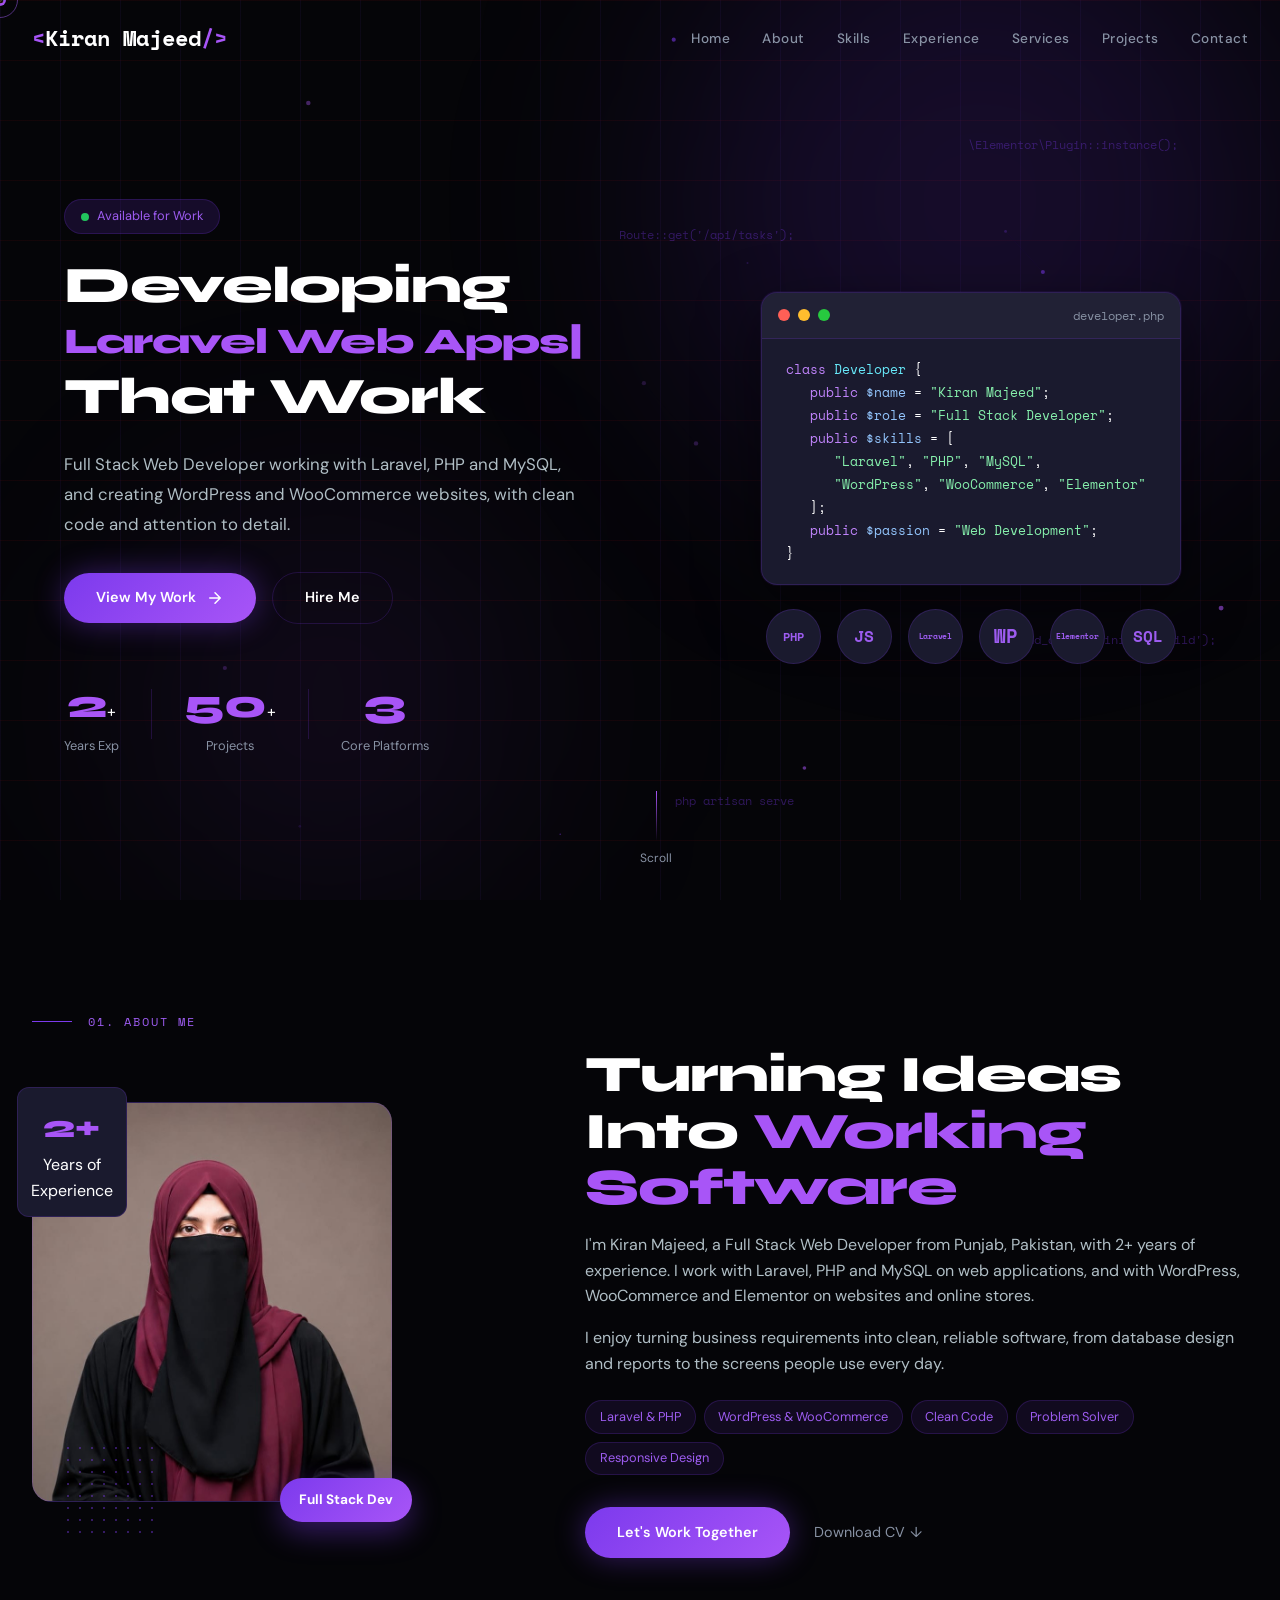
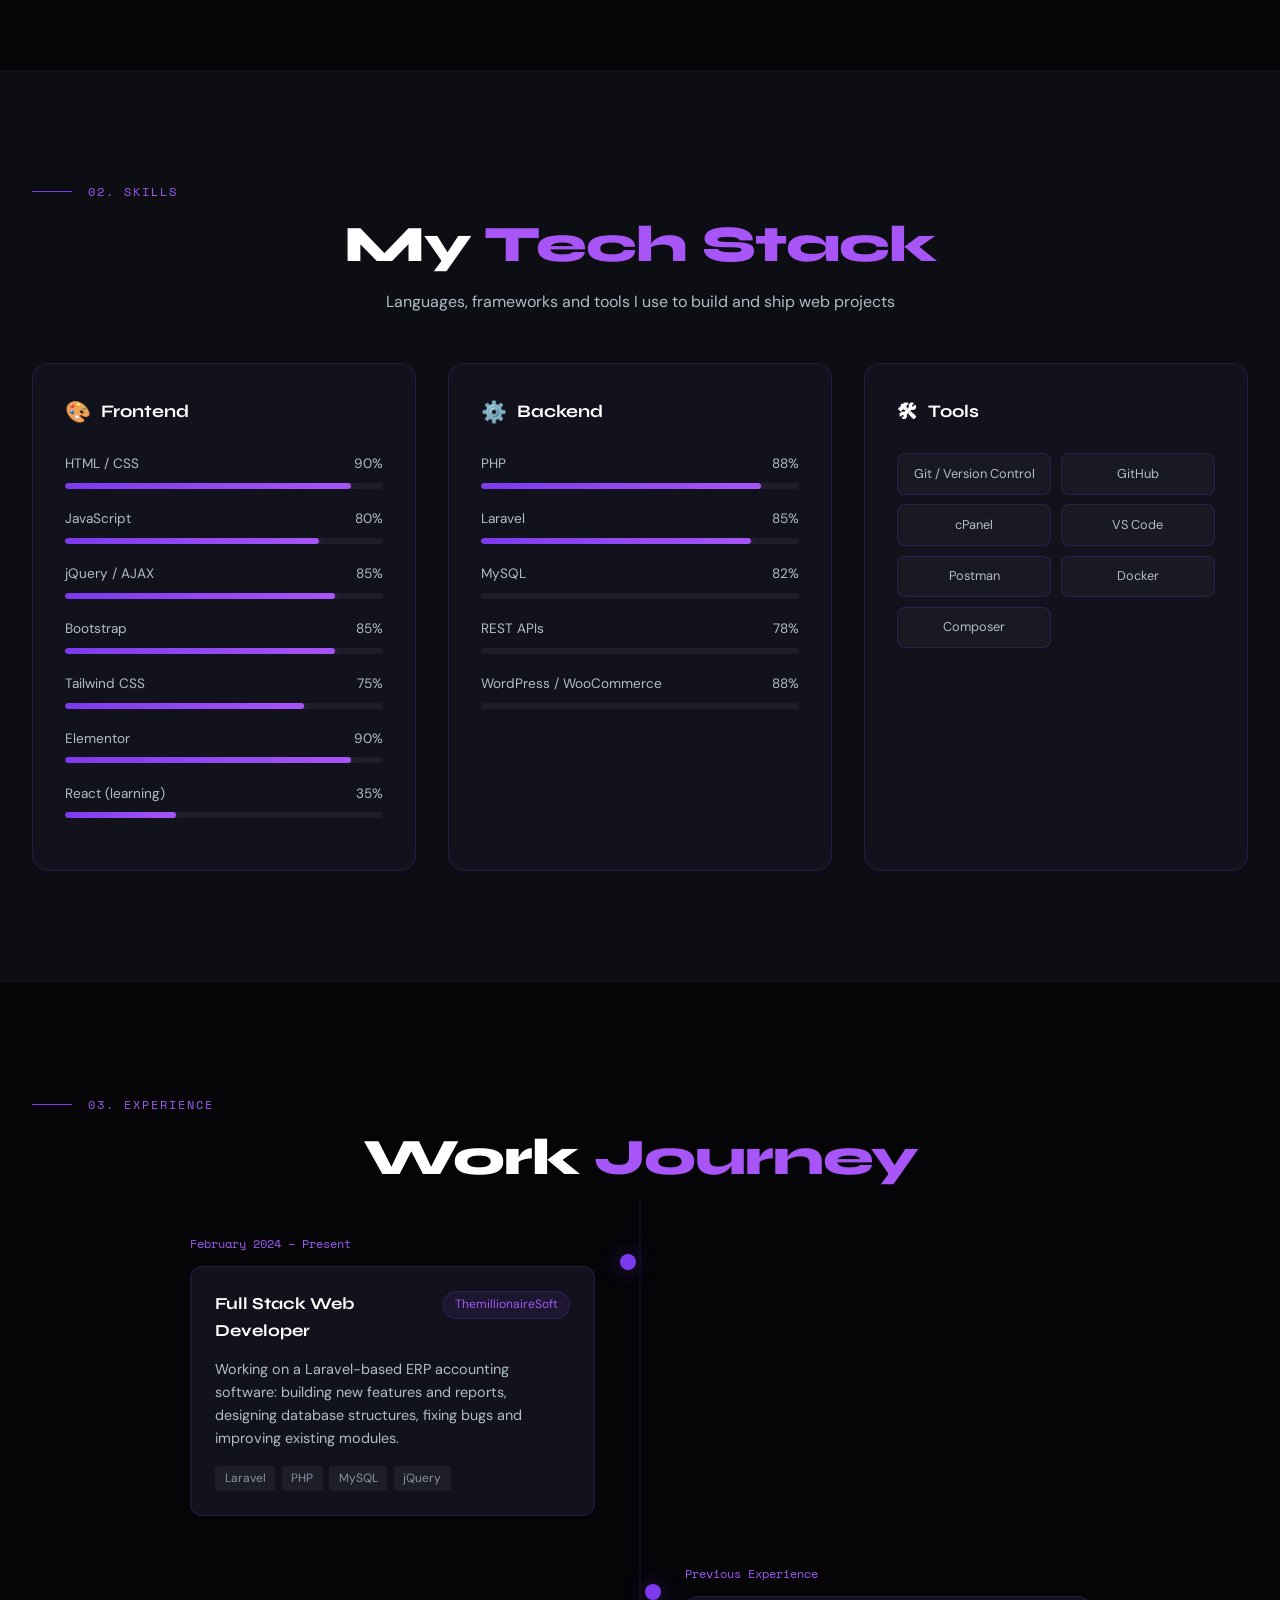
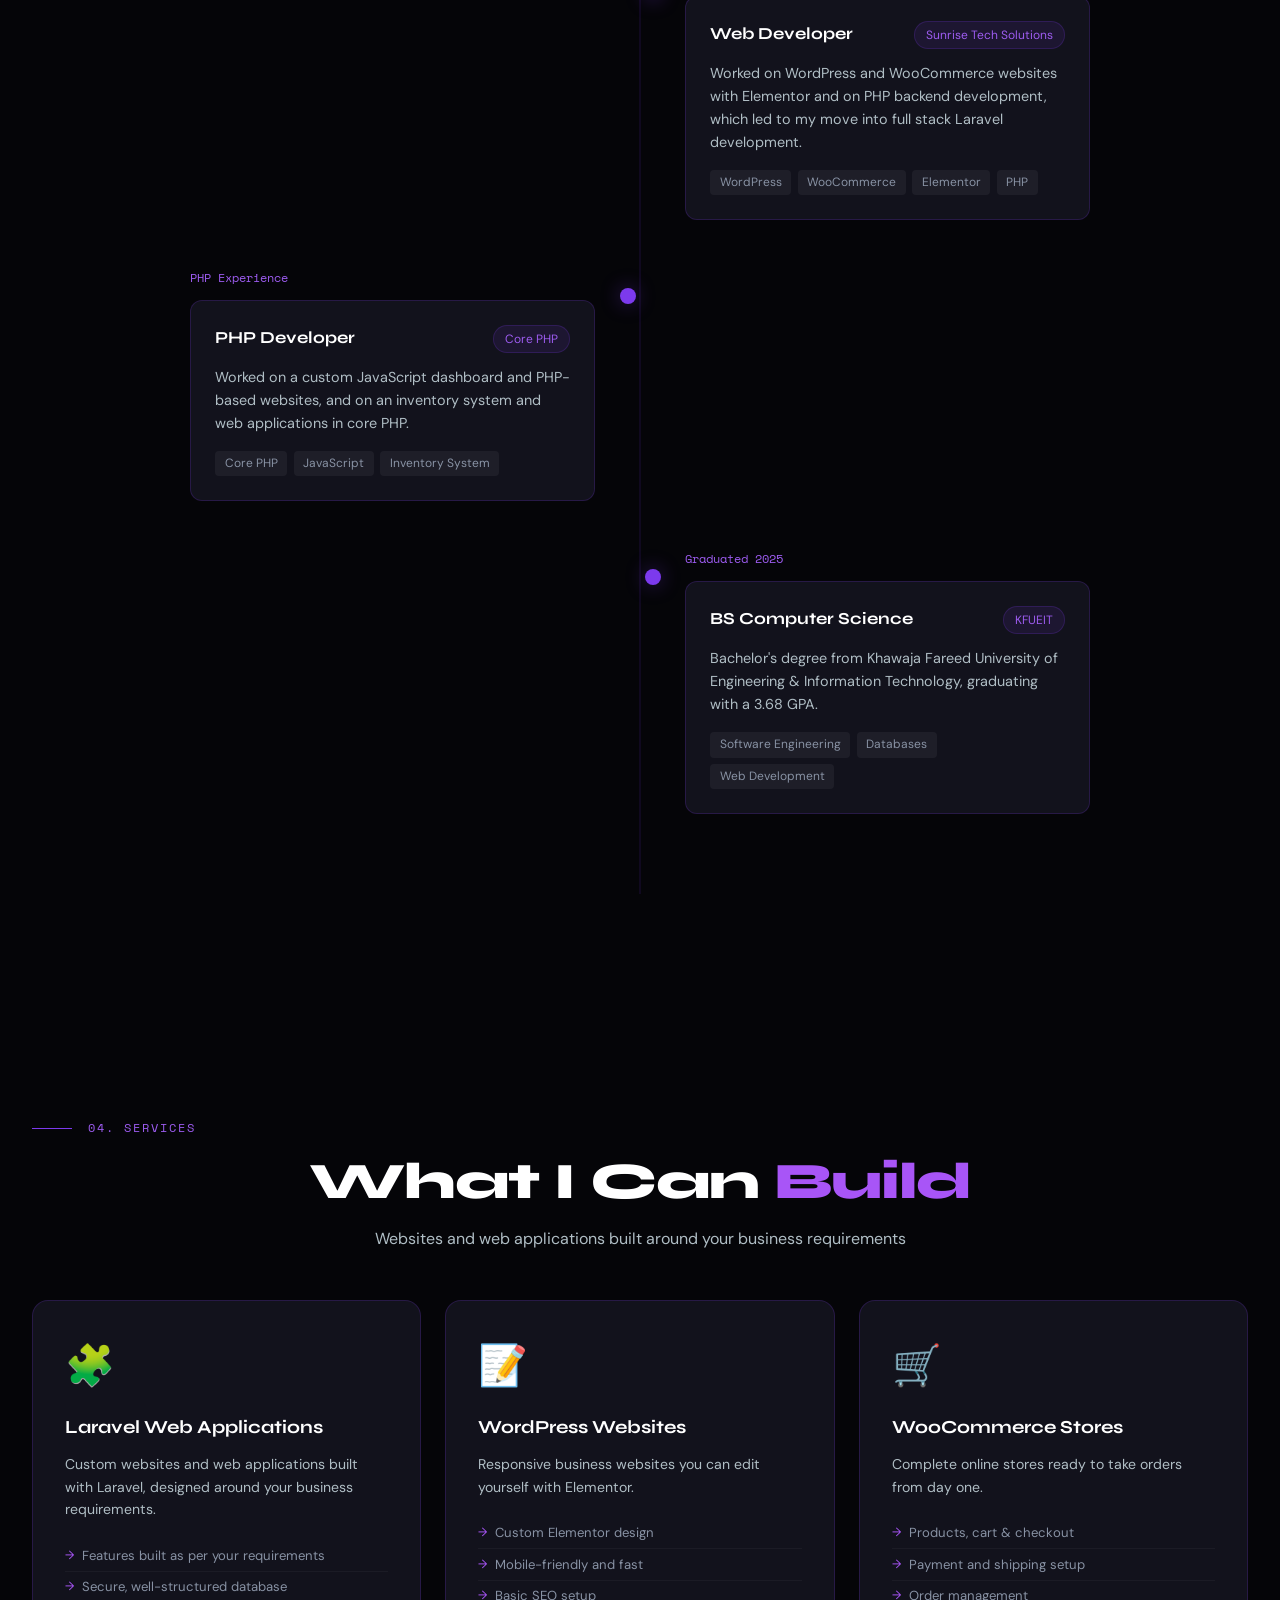
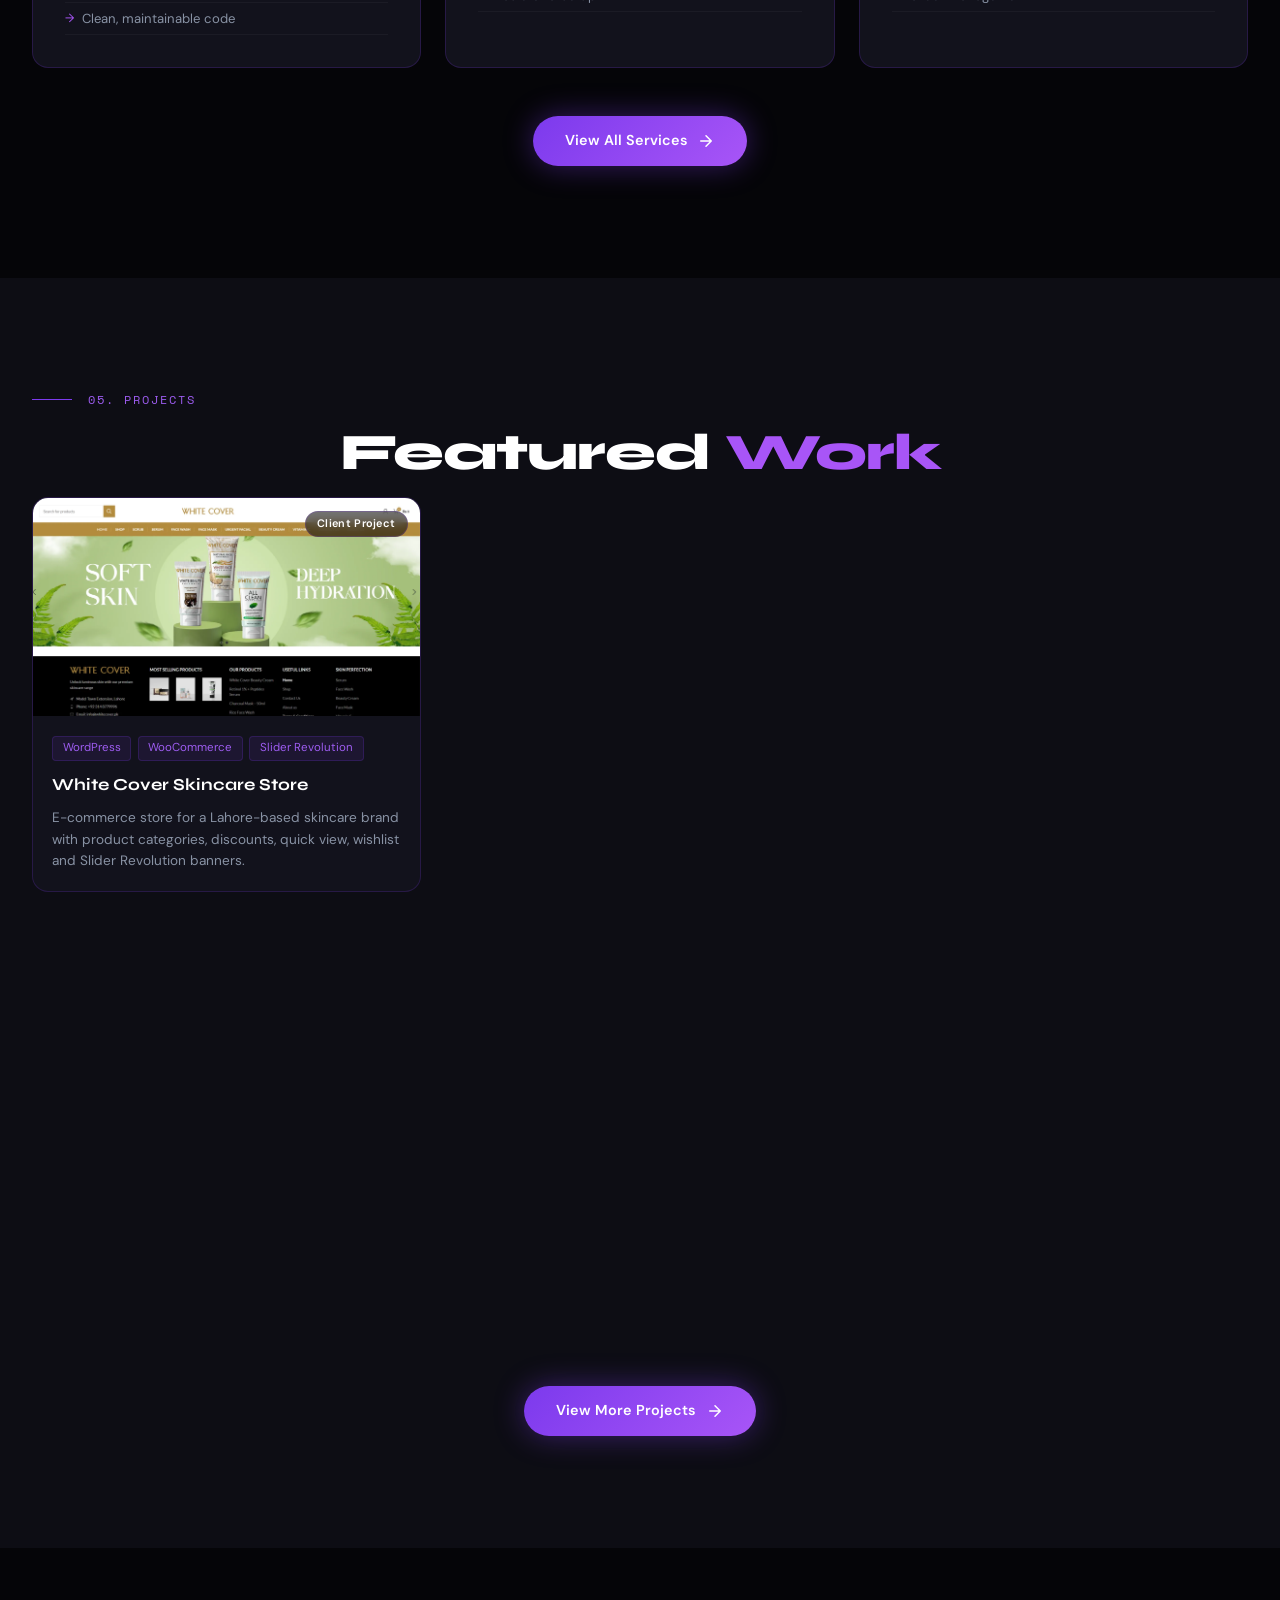
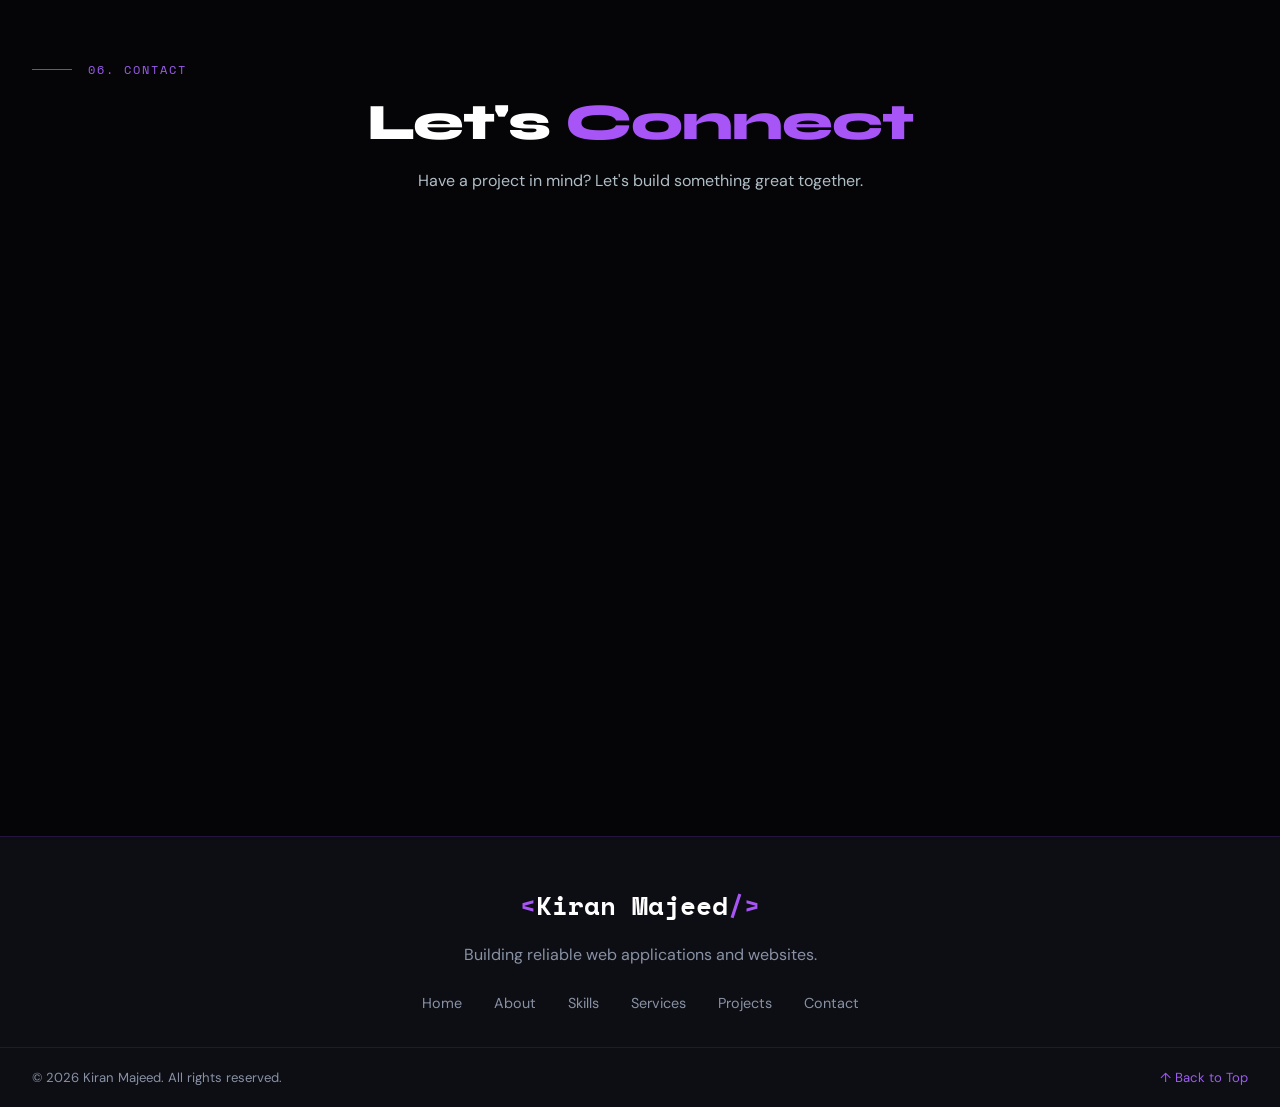
==== index.html @ 46a0fe57 "Initial commit" ====
<!doctype html>
<html lang="en">
  <head>
    <meta charset="UTF-8" />
    <meta name="viewport" content="width=device-width, initial-scale=1.0" />
    <title>Kiran Majeed | Full Stack Web Developer</title>
    <meta
      name="description"
      content="Kiran Majeed is a Full Stack Web Developer working with Laravel, PHP, WordPress and WooCommerce."
    />
    <link
      href="https://fonts.googleapis.com/css2?family=Syne:wght@400;500;600;700;800&family=Space+Mono:wght@400;700&family=DM+Sans:wght@300;400;500&display=swap"
      rel="stylesheet"
    />
    <link rel="stylesheet" href="css/style.css" />
    <style>
      /* Hero */
      @media (min-width: 1025px) {
        .hero {
          grid-template-columns: minmax(0, 1.25fr) minmax(0, 1fr);
        }
      }
      .hero-content {
        min-width: 0;
        container-type: inline-size;
      }
      @media (max-width: 1024px) {
        .hero-content {
          width: 100%;
        }
      }
      .hero-visual {
        min-width: 0;
      }
      .hero .hero-title {
        font-size: clamp(2.2rem, 4vw, 3.5rem); /* About ki heading jitna */
        font-weight: 800;
        line-height: 1.1;
        letter-spacing: -1px;
      }
      .hero .hero-title .title-line {
        white-space: nowrap;
      }

      /* Typed line: chhota, fix size */
      .hero .hero-title .title-line.accent {
        font-size: clamp(1.4rem, calc(100cqw / 17), 2.8rem);
        min-height: 1.2em;
        line-height: 1.2;
        margin: 0.15em 0;
      }
      .orb.orb-sm {
        font-size: 0.5rem;
        letter-spacing: -0.3px;
      }
      .orb-6 {
        --dur: 4s;
        --del: -2.5s;
        font-size: 1rem;
      }
      .social-links {
        flex-wrap: wrap;
      }
      .floating-code.code-1 {
        top: auto;
        bottom: 10%;
        left: auto;
        right: 38%;
      }
      .floating-code.code-2 {
        top: 25%;
        bottom: auto;
        left: auto;
        right: 38%;
      }

      /* Projects: sab cards ka size same */
      .projects-grid {
        align-items: stretch;
      }
      .project-link {
        display: block;
        height: 100%;
        color: inherit;
      }
      .project-card {
        height: 100%;
        display: flex;
        flex-direction: column;
      }
      .project-link .project-card {
        cursor: pointer;
      }
      .project-image {
        flex-shrink: 0;
        aspect-ratio: 16 / 9;
      }
      .project-image img {
        width: 100%;
        height: 100%;
        object-fit: cover;
        object-position: top center;
        display: block;
        transition: transform 0.4s;
      }
      .project-card:hover .project-image img {
        transform: scale(1.05);
      }
      .project-info {
        flex: 1;
      }
    </style>
  </head>
  <body>
    <!-- CURSOR -->
    <div class="cursor" id="cursor"></div>
    <div class="cursor-follower" id="cursorFollower"></div>

    <!-- HEADER -->
    <header id="header">
      <nav class="nav">
        <div class="logo">
          <span class="logo-bracket">&lt;</span>Kiran Majeed<span
            class="logo-bracket"
            >/&gt;</span
          >
        </div>
        <ul class="nav-links">
          <li><a href="index.html" class="nav-link active">Home</a></li>
          <li><a href="#about" class="nav-link">About</a></li>
          <li><a href="#skills" class="nav-link">Skills</a></li>
          <li><a href="#experience" class="nav-link">Experience</a></li>
          <li><a href="#services" class="nav-link">Services</a></li>
          <li><a href="#projects" class="nav-link">Projects</a></li>
          <li><a href="#contact" class="nav-link">Contact</a></li>
        </ul>
        <button class="menu-btn" id="menuBtn">
          <span></span><span></span><span></span>
        </button>
      </nav>
      <div class="mobile-menu" id="mobileMenu">
        <ul>
          <li><a href="index.html">Home</a></li>
          <li><a href="#about">About</a></li>
          <li><a href="#skills">Skills</a></li>
          <li><a href="#experience">Experience</a></li>
          <li><a href="#services">Services</a></li>
          <li><a href="#projects">Projects</a></li>
          <li><a href="#contact">Contact</a></li>
        </ul>
      </div>
    </header>

    <!-- HERO SECTION -->
    <section class="hero" id="hero">
      <div class="hero-bg">
        <canvas id="particleCanvas"></canvas>
        <div class="hero-grid"></div>
        <div class="hero-glow glow-1"></div>
        <div class="hero-glow glow-2"></div>
        <div class="floating-code code-1">php artisan serve</div>
        <div class="floating-code code-2">Route::get('/api/tasks');</div>
        <div class="floating-code code-3">add_action('init', 'build');</div>
        <div class="floating-code code-4">\Elementor\Plugin::instance();</div>
      </div>
      <div class="hero-content">
        <div class="hero-badge">
          <span class="badge-dot"></span>
          <span>Available for Work</span>
        </div>
        <h1 class="hero-title">
          <span class="title-line">Developing</span>
          <span class="title-line accent">
            <span id="typedText"></span><span class="type-cursor">|</span>
          </span>
          <span class="title-line">That Work</span>
        </h1>
        <p class="hero-desc">
          Full Stack Web Developer working with Laravel, PHP and MySQL, and
          creating WordPress and WooCommerce websites, with clean code and
          attention to detail.
        </p>
        <div class="hero-btns">
          <a href="#projects" class="btn btn-primary">
            <span>View My Work</span>
            <svg viewBox="0 0 24 24"><path d="M5 12h14M12 5l7 7-7 7" /></svg>
          </a>
          <a href="#contact" class="btn btn-ghost">
            <span>Hire Me</span>
          </a>
        </div>
        <div class="hero-stats">
          <div class="stat">
            <span class="stat-num" data-target="2">0</span><span>+</span>
            <span class="stat-label">Years Exp</span>
          </div>
          <div class="stat-divider"></div>
          <div class="stat">
            <span class="stat-num" data-target="50">0</span><span>+</span>
            <span class="stat-label">Projects</span>
          </div>
          <div class="stat-divider"></div>
          <div class="stat">
            <span class="stat-num" data-target="3">0</span>
            <span class="stat-label">Core Platforms</span>
          </div>
        </div>
      </div>
      <div class="hero-visual">
        <div class="code-card">
          <div class="code-header">
            <span class="dot red"></span><span class="dot yellow"></span
            ><span class="dot green"></span>
            <span class="file-name">developer.php</span>
          </div>
          <div class="code-body">
            <div class="code-line">
              <span class="kw">class</span>
              <span class="cls">Developer</span> {
            </div>
            <div class="code-line indent">
              <span class="kw">public</span>
              <span class="prop">$name</span> =
              <span class="str">"Kiran Majeed"</span>;
            </div>
            <div class="code-line indent">
              <span class="kw">public</span>
              <span class="prop">$role</span> =
              <span class="str">"Full Stack Developer"</span>;
            </div>
            <div class="code-line indent">
              <span class="kw">public</span>
              <span class="prop">$skills</span> = [
            </div>
            <div class="code-line indent2">
              <span class="str">"Laravel"</span>,
              <span class="str">"PHP"</span>,
              <span class="str">"MySQL"</span>,
            </div>
            <div class="code-line indent2">
              <span class="str">"WordPress"</span>,
              <span class="str">"WooCommerce"</span>,
              <span class="str">"Elementor"</span>
            </div>
            <div class="code-line indent">];</div>
            <div class="code-line indent">
              <span class="kw">public</span>
              <span class="prop">$passion</span> =
              <span class="str">"Web Development"</span>;
            </div>
            <div class="code-line">}</div>
          </div>
        </div>
        <div class="tech-orbs">
          <div class="orb orb-1">PHP</div>
          <div class="orb orb-2">JS</div>
          <div class="orb orb-3 orb-sm">Laravel</div>
          <div class="orb orb-4">WP</div>
          <div class="orb orb-5 orb-sm">Elementor</div>
          <div class="orb orb-6">SQL</div>
        </div>
      </div>
      <div class="scroll-indicator">
        <div class="scroll-line"></div>
        <span>Scroll</span>
      </div>
    </section>

    <!-- ABOUT SECTION -->
    <section class="about section" id="about">
      <div class="container">
        <div class="section-label">
          <span class="label-line"></span>
          <span>01. ABOUT ME</span>
        </div>
        <div class="about-grid">
          <div class="about-image-wrap reveal-left">
            <div class="about-image-frame">
              <div class="about-image-placeholder"></div>
              <div class="about-badge">Full Stack Dev</div>
              <div class="about-years">
                <span class="years-num">2+</span>
                <span>Years of<br />Experience</span>
              </div>
            </div>
            <div class="about-dots"></div>
          </div>
          <div class="about-text reveal-right">
            <h2 class="section-title">
              Turning Ideas Into <span class="purple">Working Software</span>
            </h2>
            <p class="about-desc">
              I'm Kiran Majeed, a Full Stack Web Developer from Punjab,
              Pakistan, with 2+ years of experience. I work with Laravel, PHP
              and MySQL on web applications, and with WordPress, WooCommerce
              and Elementor on websites and online stores.
            </p>
            <p class="about-desc">
              I enjoy turning business requirements into clean, reliable
              software, from database design and reports to the screens people
              use every day.
            </p>
            <div class="about-tags">
              <span class="tag">Laravel &amp; PHP</span>
              <span class="tag">WordPress &amp; WooCommerce</span>
              <span class="tag">Clean Code</span>
              <span class="tag">Problem Solver</span>
              <span class="tag">Responsive Design</span>
            </div>
            <div class="about-btns">
              <a href="#contact" class="btn btn-primary">Let's Work Together</a>
              <a
                href="Kiran_Majeed_CV.pdf"
                class="btn-text"
                download
                >Download CV <span>↓</span></a
              >
            </div>
          </div>
        </div>
      </div>
    </section>

    <!-- SKILLS SECTION -->
    <section class="skills-sec section" id="skills">
      <div class="container">
        <div class="section-label">
          <span class="label-line"></span>
          <span>02. SKILLS</span>
        </div>
        <h2 class="section-title center">
          My <span class="purple">Tech Stack</span>
        </h2>
        <p class="section-subtitle">
          Languages, frameworks and tools I use to build and ship web projects
        </p>
        <div class="skills-grid reveal-up">
          <div class="skill-category">
            <h3 class="skill-cat-title">
              <span class="cat-icon">🎨</span> Frontend
            </h3>
            <div class="skill-items">
              <div class="skill-item">
                <div class="skill-info"><span>HTML / CSS</span><span>90%</span></div>
                <div class="skill-bar"><div class="skill-fill" data-width="90"></div></div>
              </div>
              <div class="skill-item">
                <div class="skill-info"><span>JavaScript</span><span>80%</span></div>
                <div class="skill-bar"><div class="skill-fill" data-width="80"></div></div>
              </div>
              <div class="skill-item">
                <div class="skill-info"><span>jQuery / AJAX</span><span>85%</span></div>
                <div class="skill-bar"><div class="skill-fill" data-width="85"></div></div>
              </div>
              <div class="skill-item">
                <div class="skill-info"><span>Bootstrap</span><span>85%</span></div>
                <div class="skill-bar"><div class="skill-fill" data-width="85"></div></div>
              </div>
              <div class="skill-item">
                <div class="skill-info"><span>Tailwind CSS</span><span>75%</span></div>
                <div class="skill-bar"><div class="skill-fill" data-width="75"></div></div>
              </div>
              <div class="skill-item">
                <div class="skill-info"><span>Elementor</span><span>90%</span></div>
                <div class="skill-bar"><div class="skill-fill" data-width="90"></div></div>
              </div>
              <div class="skill-item">
                <div class="skill-info"><span>React (learning)</span><span>35%</span></div>
                <div class="skill-bar"><div class="skill-fill" data-width="35"></div></div>
              </div>
            </div>
          </div>
          <div class="skill-category">
            <h3 class="skill-cat-title">
              <span class="cat-icon">⚙️</span> Backend
            </h3>
            <div class="skill-items">
              <div class="skill-item">
                <div class="skill-info"><span>PHP</span><span>88%</span></div>
                <div class="skill-bar"><div class="skill-fill" data-width="88"></div></div>
              </div>
              <div class="skill-item">
                <div class="skill-info"><span>Laravel</span><span>85%</span></div>
                <div class="skill-bar"><div class="skill-fill" data-width="85"></div></div>
              </div>
              <div class="skill-item">
                <div class="skill-info"><span>MySQL</span><span>82%</span></div>
                <div class="skill-bar"><div class="skill-fill" data-width="82"></div></div>
              </div>
              <div class="skill-item">
                <div class="skill-info"><span>REST APIs</span><span>78%</span></div>
                <div class="skill-bar"><div class="skill-fill" data-width="78"></div></div>
              </div>
              <div class="skill-item">
                <div class="skill-info"><span>WordPress / WooCommerce</span><span>88%</span></div>
                <div class="skill-bar"><div class="skill-fill" data-width="88"></div></div>
              </div>
            </div>
          </div>
          <div class="skill-category">
            <h3 class="skill-cat-title">
              <span class="cat-icon">🛠</span> Tools
            </h3>
            <div class="skill-icons">
              <div class="skill-icon-card"><span>Git / Version Control</span></div>
              <div class="skill-icon-card"><span>GitHub</span></div>
              <div class="skill-icon-card"><span>cPanel</span></div>
              <div class="skill-icon-card"><span>VS Code</span></div>
              <div class="skill-icon-card"><span>Postman</span></div>
              <div class="skill-icon-card"><span>Docker</span></div>
              <div class="skill-icon-card"><span>Composer</span></div>
            </div>
          </div>
        </div>
      </div>
    </section>

    <!-- EXPERIENCE SECTION -->
    <section class="experience section" id="experience">
      <div class="container">
        <div class="section-label">
          <span class="label-line"></span>
          <span>03. EXPERIENCE</span>
        </div>
        <h2 class="section-title center">
          Work <span class="purple">Journey</span>
        </h2>
        <div class="timeline">
          <div class="timeline-line"></div>
          <div class="timeline-item reveal-up">
            <div class="timeline-dot"></div>
            <div class="timeline-date">February 2024 – Present</div>
            <div class="timeline-card">
              <div class="timeline-card-header">
                <h3>Full Stack Web Developer</h3>
                <span class="company-badge">ThemillionaireSoft</span>
              </div>
              <p>
                Working on a Laravel-based ERP accounting software: building
                new features and reports, designing database structures, fixing
                bugs and improving existing modules.
              </p>
              <div class="timeline-tags">
                <span>Laravel</span><span>PHP</span><span>MySQL</span
                ><span>jQuery</span>
              </div>
            </div>
          </div>
          <div class="timeline-item right reveal-up">
            <div class="timeline-dot"></div>
            <div class="timeline-date">Previous Experience</div>
            <div class="timeline-card">
              <div class="timeline-card-header">
                <h3>Web Developer</h3>
                <span class="company-badge">Sunrise Tech Solutions</span>
              </div>
              <p>
                Worked on WordPress and WooCommerce websites with Elementor
                and on PHP backend development, which led to my move into
                full stack Laravel development.
              </p>
              <div class="timeline-tags">
                <span>WordPress</span><span>WooCommerce</span
                ><span>Elementor</span><span>PHP</span>
              </div>
            </div>
          </div>
          <div class="timeline-item reveal-up">
            <div class="timeline-dot"></div>
            <div class="timeline-date">PHP Experience</div>
            <div class="timeline-card">
              <div class="timeline-card-header">
                <h3>PHP Developer</h3>
                <span class="company-badge">Core PHP</span>
              </div>
              <p>
                Worked on a custom JavaScript dashboard and PHP-based websites,
                and on an inventory system and web applications in core PHP.
              </p>
              <div class="timeline-tags">
                <span>Core PHP</span><span>JavaScript</span
                ><span>Inventory System</span>
              </div>
            </div>
          </div>
          <div class="timeline-item right reveal-up">
            <div class="timeline-dot"></div>
            <div class="timeline-date">Graduated 2025</div>
            <div class="timeline-card">
              <div class="timeline-card-header">
                <h3>BS Computer Science</h3>
                <span class="company-badge">KFUEIT</span>
              </div>
              <p>
                Bachelor's degree from Khawaja Fareed University of Engineering
                &amp; Information Technology, graduating with a 3.68 GPA.
              </p>
              <div class="timeline-tags">
                <span>Software Engineering</span><span>Databases</span
                ><span>Web Development</span>
              </div>
            </div>
          </div>
        </div>
      </div>
    </section>

    <!-- SERVICES SECTION -->
    <section class="services-sec section" id="services">
      <div class="container">
        <div class="section-label">
          <span class="label-line"></span>
          <span>04. SERVICES</span>
        </div>
        <h2 class="section-title center">
          What I Can <span class="purple">Build</span>
        </h2>
        <p class="section-subtitle">
          Websites and web applications built around your business
          requirements
        </p>
        <div class="services-grid">
          <div class="service-card reveal-up">
            <span class="service-icon">🧩</span>
            <h3>Laravel Web Applications</h3>
            <p>
              Custom websites and web applications built with Laravel,
              designed around your business requirements.
            </p>
            <ul class="service-list">
              <li>Features built as per your requirements</li>
              <li>Secure, well-structured database</li>
              <li>Clean, maintainable code</li>
            </ul>
          </div>
          <div class="service-card reveal-up">
            <span class="service-icon">📝</span>
            <h3>WordPress Websites</h3>
            <p>
              Responsive business websites you can edit yourself with Elementor.
            </p>
            <ul class="service-list">
              <li>Custom Elementor design</li>
              <li>Mobile-friendly and fast</li>
              <li>Basic SEO setup</li>
            </ul>
          </div>
          <div class="service-card reveal-up">
            <span class="service-icon">🛒</span>
            <h3>WooCommerce Stores</h3>
            <p>
              Complete online stores ready to take orders from day one.
            </p>
            <ul class="service-list">
              <li>Products, cart &amp; checkout</li>
              <li>Payment and shipping setup</li>
              <li>Order management</li>
            </ul>
          </div>
        </div>
        <div class="projects-cta">
          <a href="coming-soon.html" class="btn btn-primary">
            <span>View All Services</span>
            <svg viewBox="0 0 24 24"><path d="M5 12h14M12 5l7 7-7 7" /></svg>
          </a>
        </div>
      </div>
    </section>

    <!-- PROJECTS SECTION -->
    <section class="projects-sec section" id="projects">
      <div class="container">
        <div class="section-label">
          <span class="label-line"></span>
          <span>05. PROJECTS</span>
        </div>
        <h2 class="section-title center">
          Featured <span class="purple">Work</span>
        </h2>
        <div class="projects-grid">
          <a
            href="https://whitecover.pk"
            target="_blank"
            rel="noopener"
            class="project-link"
          >
            <div class="project-card reveal-up" data-category="wordpress">
              <div class="project-image">
                <img
                  src="images/portfolio/white-cover.webp"
                  alt="White Cover Skincare Store"
                />
                <div class="project-status">Client Project</div>
              </div>
              <div class="project-info">
                <div class="project-tags"><span>WordPress</span><span>WooCommerce</span><span>Slider Revolution</span></div>
                <h3>White Cover Skincare Store</h3>
                <p>E-commerce store for a Lahore-based skincare brand with product categories, discounts, quick view, wishlist and Slider Revolution banners.</p>
              </div>
            </div>
          </a>
          <a
            href="https://whitecover.pk"
            target="_blank"
            rel="noopener"
            class="project-link"
          >
          <div class="project-card reveal-up" data-category="wordpress">
            <div class="project-image">
              <div class="project-placeholder p3">
                 <img
                  src="images/portfolio/andaz-packages.webp"
                  alt="Andaz Packages"
                />
                <p>Andaz Packages</p>
              </div>
              <div class="project-status">Client Project</div>
            </div>
            <div class="project-info">
              <div class="project-tags"><span>WordPress</span><span>Elementor</span><span>Business Website</span></div>
              <h3>Andaz Packages Website</h3>
              <p>Elementor-based corporate website for a printing and packaging company, with service pages and a quote-request flow.</p>
            </div>
          </div>
          </a>
          <a
            href="https://alnasmedical.com"
            target="_blank"
            rel="noopener"
            class="project-link"
          >
          <div class="project-card reveal-up" data-category="wordpress">
            <div class="project-image">
              <div class="project-placeholder p4">
                <img
                  src="images/portfolio/alnas-lab.webp"
                  alt="Alnas Medical Lab"
                />
                <p>Alnas Medical Lab</p>
              </div>
              <div class="project-status">Client Project</div>
            </div>
            <div class="project-info">
              <div class="project-tags"><span>Website</span><span>Responsive</span><span>Healthcare</span></div>
              <h3>Alnas Medical Lab Website</h3>
              <p>Professional website for a medical laboratory, built to present its services clearly and work well on every device.</p>
            </div>
          </div>
          </a>
          <div class="project-card reveal-up" data-category="laravel">
            <div class="project-image">
              <div class="project-placeholder p2">
               <img
                  src="images/portfolio/real-estate.webp"
                  alt="Real Estate & Construction Management"
                />
                <p>Real Estate &amp; Construction</p>
              </div>
              <div class="project-status progress">Ongoing</div>
            </div>
            <div class="project-info">
              <div class="project-tags"><span>Laravel</span><span>MySQL</span><span>Reports</span></div>
              <h3>Real Estate &amp; Construction Management</h3>
              <p>Laravel-based system for plot sales, installments, construction materials and project-wise accounts. Development is ongoing.</p>
            </div>
          </div>
          <div class="project-card reveal-up" data-category="laravel">
            <div class="project-image">
              <div class="project-placeholder p5">
                <img
                  src="images/portfolio/easybooks.webp"
                  alt="EasyBooks Enterprises"
                />
                <p>EasyBooks Enterprises</p>
              </div>
              <div class="project-status progress">Ongoing</div>
            </div>
            <div class="project-info">
              <div class="project-tags"><span>Laravel</span><span>PHP</span><span>MySQL</span></div>
              <h3>EasyBooks Enterprises Software</h3>
              <p>Laravel-based business software with continuous feature development, reports and improvements. Currently in progress.</p>
            </div>
          </div>
          <div class="project-card reveal-up" data-category="laravel">
            <div class="project-image">
              <div class="project-placeholder p6">
                <img
                  src="images/portfolio/creative-easybooks.webp"
                  alt="Muhammad EasyBooks"
                />
                <p>Creative EasyBooks</p>
              </div>
              <div class="project-status progress">Ongoing</div>
            </div>
            <div class="project-info">
              <div class="project-tags"><span>Laravel</span><span>PHP</span><span>MySQL</span></div>
              <h3>Software for Creative Uniform (UAE)</h3>
      <p>Laravel-based business management software built for Creative Uniform, covering day-to-day operations, accounts and reports.</p>
            </div>
          </div>
        </div>
        <div class="projects-cta">
          <a href="coming-soon.html" class="btn btn-primary">
            <span>View More Projects</span>
            <svg viewBox="0 0 24 24"><path d="M5 12h14M12 5l7 7-7 7" /></svg>
          </a>
        </div>
      </div>
    </section>

    <!-- CONTACT SECTION -->
    <section class="contact-sec section" id="contact">
      <div class="container">
        <div class="section-label">
          <span class="label-line"></span>
          <span>06. CONTACT</span>
        </div>
        <h2 class="section-title center">
          Let's <span class="purple">Connect</span>
        </h2>
        <p class="section-subtitle">
          Have a project in mind? Let's build something great together.
        </p>
        <div class="contact-grid">
          <div class="contact-info reveal-left">
            <div class="contact-card">
              <div class="contact-icon">📧</div>
              <div>
                <h4>Email</h4>
                <p>kiranmajeed654@gmail.com</p>
              </div>
            </div>
            <div class="contact-card">
              <div class="contact-icon">📱</div>
              <div>
                <h4>WhatsApp</h4>
                <p>+92 309 8096126</p>
              </div>
            </div>
            <div class="contact-card">
              <div class="contact-icon">📍</div>
              <div>
                <h4>Location</h4>
                <p>Punjab, Pakistan</p>
              </div>
            </div>
            <div class="social-links">
              <a
                href="https://github.com/kiranmajeediss"
                class="social-link"
                target="_blank"
                rel="noopener"
                >GitHub</a
              >
              <a
                href="https://www.linkedin.com/in/kiran-majeed-dev/"
                class="social-link"
                target="_blank"
                rel="noopener"
                >LinkedIn</a
              >
              <a
                href="https://www.behance.net/kiranmajeed-dev"
                class="social-link"
                target="_blank"
                rel="noopener"
                >Behance</a
              >
              <a
                href="https://www.instagram.com/kiran__079"
                class="social-link"
                target="_blank"
                rel="noopener"
                >Instagram</a
              >
            </div>
          </div>
          <div class="contact-form reveal-right">
            <form id="contactForm">
              <div class="form-row">
                <div class="form-group">
                  <label>Your Name</label>
                  <input type="text" placeholder="John Doe" />
                </div>
                <div class="form-group">
                  <label>Email Address</label>
                  <input type="email" placeholder="john@example.com" />
                </div>
              </div>
              <div class="form-group">
                <label>Subject</label>
                <input type="text" placeholder="Project Discussion" />
              </div>
              <div class="form-group">
                <label>Message</label>
                <textarea
                  rows="5"
                  placeholder="Tell me about your project..."
                ></textarea>
              </div>
              <button type="submit" class="btn btn-primary full-width">
                <span>Send Message</span>
                <svg viewBox="0 0 24 24">
                  <path d="M22 2L11 13M22 2L15 22l-4-9-9-4 20-7z" />
                </svg>
              </button>
            </form>
          </div>
        </div>
      </div>
    </section>

    <!-- FOOTER -->
    <footer>
      <div class="footer-top">
        <div class="footer-logo">
          <span class="logo-bracket">&lt;</span>Kiran Majeed<span
            class="logo-bracket"
            >/&gt;</span
          >
        </div>
        <p>Building reliable web applications and websites.</p>
        <div class="footer-links">
          <a href="index.html">Home</a>
          <a href="#about">About</a>
          <a href="#skills">Skills</a>
          <a href="services.html">Services</a>
          <a href="projects.html">Projects</a>
          <a href="#contact">Contact</a>
        </div>
      </div>
      <div class="footer-bottom">
        <p>© 2026 Kiran Majeed. All rights reserved.</p>
        <p class="footer-scroll-top"><a href="#hero">↑ Back to Top</a></p>
      </div>
    </footer>

    <script src="js/script.js"></script>
  </body>
</html>
---- css/style.css ----
/* =================== CSS VARIABLES =================== */
:root {
  --black: #050508;
  --dark: #0d0d14;
  --dark2: #12121c;
  --dark3: #1a1a2e;
  --purple: #7c3aed;
  --purple-light: #9d5cf0;
  --purple-bright: #a855f7;
  --purple-glow: rgba(124, 58, 237, 0.4);
  --purple-subtle: rgba(124, 58, 237, 0.1);
  --white: #ffffff;
  --gray: #8892a4;
  --gray-light: #b0bec5;
  --border: rgba(124, 58, 237, 0.2);
  --card-bg: rgba(13, 13, 20, 0.8);
  --gradient: linear-gradient(135deg, #7c3aed, #a855f7);
  --font-display: "Syne", sans-serif;
  --font-mono: "Space Mono", monospace;
  --font-body: "DM Sans", sans-serif;
}

/* =================== RESET =================== */
*,
*::before,
*::after {
  margin: 0;
  padding: 0;
  box-sizing: border-box;
}
html {
  scroll-behavior: smooth;
}
body {
  background: var(--black);
  color: var(--white);
  font-family: var(--font-body);
  overflow-x: hidden;
  line-height: 1.6;
}
a {
  text-decoration: none;
  color: inherit;
}
img {
  max-width: 100%;
}
ul {
  list-style: none;
}

/* =================== SCROLLBAR =================== */
::-webkit-scrollbar {
  width: 6px;
}
::-webkit-scrollbar-track {
  background: var(--dark);
}
::-webkit-scrollbar-thumb {
  background: var(--purple);
  border-radius: 3px;
}

/* =================== CURSOR =================== */
.cursor {
  width: 12px;
  height: 12px;
  background: var(--purple-bright);
  border-radius: 50%;
  position: fixed;
  pointer-events: none;
  z-index: 9999;
  transform: translate(-50%, -50%);
  transition: transform 0.1s;
  mix-blend-mode: difference;
}
.cursor-follower {
  width: 36px;
  height: 36px;
  border: 1px solid var(--purple-light);
  border-radius: 50%;
  position: fixed;
  pointer-events: none;
  z-index: 9998;
  transform: translate(-50%, -50%);
  transition: all 0.15s ease;
  opacity: 0.5;
}

/* =================== HEADER =================== */
#header {
  position: fixed;
  top: 0;
  left: 0;
  right: 0;
  z-index: 1000;
  padding: 0 2rem;
  transition: all 0.3s;
}
#header.scrolled {
  background: rgba(5, 5, 8, 0.95);
  backdrop-filter: blur(20px);
  border-bottom: 1px solid var(--border);
}
.nav {
  display: flex;
  align-items: center;
  justify-content: space-between;
  max-width: 1400px;
  margin: 0 auto;
  height: 75px;
}
.logo {
  font-family: var(--font-mono);
  font-size: 1.4rem;
  font-weight: 700;
  color: var(--white);
}
.logo-bracket {
  color: var(--purple-bright);
}
.nav-links {
  display: flex;
  gap: 2rem;
  align-items: center;
}
.nav-link {
  font-size: 0.85rem;
  font-weight: 500;
  color: var(--gray);
  letter-spacing: 0.5px;
  transition: color 0.3s;
  position: relative;
}
.nav-link::after {
  content: "";
  position: absolute;
  bottom: -4px;
  left: 0;
  width: 0;
  height: 2px;
  background: var(--purple-bright);
  transition: width 0.3s;
}
.nav-link:hover,
.nav-link.active {
  color: var(--white);
}
.nav-link:hover::after,
.nav-link.active::after {
  width: 100%;
}
.nav-services {
  background: var(--gradient);
  color: var(--white) !important;
  padding: 0.5rem 1.2rem;
  border-radius: 50px;
  font-weight: 600;
}
.nav-services::after {
  display: none;
}
.menu-btn {
  display: none;
  flex-direction: column;
  gap: 5px;
  background: none;
  border: none;
  cursor: pointer;
}
.menu-btn span {
  display: block;
  width: 25px;
  height: 2px;
  background: var(--white);
  transition: all 0.3s;
}
.mobile-menu {
  display: none;
  position: fixed;
  top: 75px;
  left: 0;
  right: 0;
  bottom: 0;
  background: var(--black);
  padding: 2rem;
  flex-direction: column;
  justify-content: center;
}
.mobile-menu.open {
  display: flex;
}
.mobile-menu ul {
  display: flex;
  flex-direction: column;
  gap: 2rem;
}
.mobile-menu a {
  font-size: 2rem;
  font-family: var(--font-display);
  font-weight: 700;
  color: var(--gray);
  transition: color 0.3s;
}
.mobile-menu a:hover {
  color: var(--purple-bright);
}

/* =================== HERO =================== */
.hero {
  min-height: 100vh;
  display: grid;
  grid-template-columns: 1fr 1fr;
  align-items: center;
  position: relative;
  overflow: hidden;
  padding: 120px 6rem 4rem;
  gap: 3rem;
}
.hero-bg {
  position: absolute;
  inset: 0;
  pointer-events: none;
}
#particleCanvas {
  position: absolute;
  inset: 0;
  width: 100%;
  height: 100%;
}
.hero-grid {
  position: absolute;
  inset: 0;
  background-image:
    linear-gradient(rgba(255, 7, 7, 0.06) 1px, transparent 1px),
    linear-gradient(90deg, rgba(124, 58, 237, 0.06) 1px, transparent 1px);
  background-size: 60px 60px;
}
.hero-glow {
  position: absolute;
  border-radius: 50%;
  filter: blur(120px);
  pointer-events: none;
}
.glow-1 {
  width: 600px;
  height: 600px;
  background: rgba(124, 58, 237, 0.15);
  top: -100px;
  right: 0;
  animation: glowPulse 6s ease-in-out infinite;
}
.glow-2 {
  width: 400px;
  height: 400px;
  background: rgba(168, 85, 247, 0.08);
  bottom: 0;
  left: 10%;
  animation: glowPulse 8s ease-in-out infinite reverse;
}
@keyframes glowPulse {
  0%,
  100% {
    opacity: 0.5;
    transform: scale(1);
  }
  50% {
    opacity: 1;
    transform: scale(1.1);
  }
}
.floating-code {
  position: absolute;
  font-family: var(--font-mono);
  font-size: 0.75rem;
  color: rgba(124, 58, 237, 0.35);
  white-space: nowrap;
  animation: floatCode 10s ease-in-out infinite;
}
.code-1 {
  top: 20%;
  left: 5%;
  animation-delay: 0s;
}
.code-2 {
  bottom: 30%;
  left: 3%;
  animation-delay: -3s;
}
.code-3 {
  top: 70%;
  right: 5%;
  animation-delay: -6s;
}
.code-4 {
  top: 15%;
  right: 8%;
  animation-delay: -9s;
}
@keyframes floatCode {
  0%,
  100% {
    transform: translateY(0) opacity(0.35);
  }
  50% {
    transform: translateY(-15px);
    opacity: 0.6;
  }
}
.hero-content {
  position: relative;
  z-index: 2;
}
.hero-badge {
  display: inline-flex;
  align-items: center;
  gap: 0.5rem;
  background: rgba(124, 58, 237, 0.15);
  border: 1px solid var(--border);
  padding: 0.4rem 1rem;
  border-radius: 50px;
  font-size: 0.8rem;
  color: var(--purple-light);
  margin-bottom: 1.5rem;
  animation: fadeInUp 0.8s ease forwards;
}
.badge-dot {
  width: 8px;
  height: 8px;
  border-radius: 50%;
  background: #22c55e;
  animation: ping 2s ease-in-out infinite;
}
@keyframes ping {
  0%,
  100% {
    box-shadow: 0 0 0 0 rgba(34, 197, 94, 0.7);
  }
  50% {
    box-shadow: 0 0 0 6px rgba(34, 197, 94, 0);
  }
}
.hero-title {
  font-family: var(--font-display);
  font-size: clamp(3rem, 6vw, 5.5rem);
  font-weight: 800;
  line-height: 1.05;
  letter-spacing: -2px;
  margin-bottom: 1.5rem;
}
.title-line {
  display: block;
  animation: fadeInUp 0.8s ease forwards;
  opacity: 0;
}
.title-line:nth-child(1) {
  animation-delay: 0.2s;
}
.title-line:nth-child(2) {
  animation-delay: 0.4s;
}
.title-line:nth-child(3) {
  animation-delay: 0.6s;
}
.title-line.accent {
  color: var(--purple-bright);
}
.type-cursor {
  display: inline-block;
  animation: blink 0.8s ease-in-out infinite;
  color: var(--purple-bright);
}
@keyframes blink {
  0%,
  100% {
    opacity: 1;
  }
  50% {
    opacity: 0;
  }
}
.hero-desc {
  font-size: 1.05rem;
  color: var(--gray-light);
  max-width: 520px;
  margin-bottom: 2rem;
  line-height: 1.8;
  animation: fadeInUp 0.8s 0.7s ease forwards;
  opacity: 0;
}
.hero-btns {
  display: flex;
  gap: 1rem;
  align-items: center;
  flex-wrap: wrap;
  margin-bottom: 3rem;
  animation: fadeInUp 0.8s 0.8s ease forwards;
  opacity: 0;
}
.btn {
  display: inline-flex;
  align-items: center;
  gap: 0.6rem;
  padding: 0.85rem 2rem;
  border-radius: 50px;
  font-weight: 600;
  font-size: 0.9rem;
  transition: all 0.3s;
  cursor: pointer;
  border: none;
}
.btn svg {
  width: 18px;
  height: 18px;
  stroke: currentColor;
  stroke-width: 2;
  fill: none;
  stroke-linecap: round;
  stroke-linejoin: round;
  transition: transform 0.3s;
}
.btn:hover svg {
  transform: translateX(4px);
}
.btn-primary {
  background: var(--gradient);
  color: var(--white);
  box-shadow: 0 0 30px var(--purple-glow);
}
.btn-primary:hover {
  box-shadow: 0 0 50px var(--purple-glow);
  transform: translateY(-2px);
}
.btn-ghost {
  background: transparent;
  border: 1px solid var(--border);
  color: var(--white);
}
.btn-ghost:hover {
  background: var(--purple-subtle);
  border-color: var(--purple-light);
}
.btn.full-width {
  width: 100%;
  justify-content: center;
}
.btn-text {
  color: var(--gray);
  font-size: 0.9rem;
  display: flex;
  align-items: center;
  gap: 0.3rem;
  transition: color 0.3s;
}
.btn-text:hover {
  color: var(--purple-bright);
}
.hero-stats {
  display: flex;
  align-items: center;
  gap: 2rem;
  animation: fadeInUp 0.8s 0.9s ease forwards;
  opacity: 0;
}
.stat {
  text-align: center;
}
.stat-num {
  font-family: var(--font-display);
  font-size: 2.5rem;
  font-weight: 800;
  color: var(--purple-bright);
}
.stat-label {
  display: block;
  font-size: 0.8rem;
  color: var(--gray);
}
.stat-divider {
  width: 1px;
  height: 50px;
  background: var(--border);
}
.hero-visual {
  position: relative;
  z-index: 2;
  display: flex;
  flex-direction: column;
  align-items: center;
  gap: 1.5rem;
  animation: fadeInRight 1s 0.5s ease forwards;
  opacity: 0;
}
@keyframes fadeInRight {
  from {
    opacity: 0;
    transform: translateX(40px);
  }
  to {
    opacity: 1;
    transform: translateX(0);
  }
}
.code-card {
  width: 100%;
  max-width: 420px;
  background: var(--dark3);
  border: 1px solid var(--border);
  border-radius: 16px;
  overflow: hidden;
  box-shadow:
    0 20px 60px rgba(0, 0, 0, 0.5),
    0 0 0 1px rgba(124, 58, 237, 0.1);
}
.code-header {
  display: flex;
  align-items: center;
  gap: 0.5rem;
  padding: 0.8rem 1rem;
  background: rgba(255, 255, 255, 0.03);
  border-bottom: 1px solid var(--border);
}
.dot {
  width: 12px;
  height: 12px;
  border-radius: 50%;
}
.dot.red {
  background: #ff5f56;
}
.dot.yellow {
  background: #ffbd2e;
}
.dot.green {
  background: #27c93f;
}
.file-name {
  margin-left: auto;
  font-family: var(--font-mono);
  font-size: 0.75rem;
  color: var(--gray);
}
.code-body {
  padding: 1.2rem 1.5rem;
  font-family: var(--font-mono);
  font-size: 0.8rem;
  line-height: 1.8;
}
.code-line {
  white-space: nowrap;
}
.indent {
  padding-left: 1.5rem;
}
.indent2 {
  padding-left: 3rem;
}
.kw {
  color: #c084fc;
}
.cls {
  color: #67e8f9;
}
.prop {
  color: #93c5fd;
}
.str {
  color: #86efac;
}
.tech-orbs {
  display: flex;
  gap: 1rem;
  flex-wrap: wrap;
  justify-content: center;
}
.orb {
  width: 55px;
  height: 55px;
  border-radius: 50%;
  background: var(--dark3);
  border: 1px solid var(--border);
  display: flex;
  align-items: center;
  justify-content: center;
  font-family: var(--font-mono);
  font-size: 0.75rem;
  font-weight: 700;
  color: var(--purple-light);
  cursor: default;
  transition: all 0.3s;
  animation: orbitFloat var(--dur, 4s) ease-in-out infinite;
  animation-delay: var(--del, 0s);
}
.orb-1 {
  --dur: 3s;
  --del: 0s;
}
.orb-2 {
  --dur: 4s;
  --del: -1s;
  font-size: 1rem;
}
.orb-3 {
  --dur: 5s;
  --del: -2s;
  font-size: 1.2rem;
}
.orb-4 {
  --dur: 3.5s;
  --del: -0.5s;
  font-size: 1.2rem;
}
.orb-5 {
  --dur: 4.5s;
  --del: -1.5s;
  font-size: 1.2rem;
}
.orb:hover {
  transform: scale(1.2);
  border-color: var(--purple-bright);
  box-shadow: 0 0 20px var(--purple-glow);
}
@keyframes orbitFloat {
  0%,
  100% {
    transform: translateY(0);
  }
  50% {
    transform: translateY(-12px);
  }
}
.scroll-indicator {
  position: absolute;
  bottom: 2rem;
  left: 50%;
  transform: translateX(-50%);
  display: flex;
  flex-direction: column;
  align-items: center;
  gap: 0.5rem;
  font-size: 0.75rem;
  color: var(--gray);
  animation: fadeInUp 1s 1.5s ease forwards;
  opacity: 0;
}
.scroll-line {
  width: 1px;
  height: 50px;
  background: linear-gradient(var(--purple-bright), transparent);
  animation: scrollLine 2s ease-in-out infinite;
}
@keyframes scrollLine {
  0% {
    transform: scaleY(0);
    transform-origin: top;
  }
  50% {
    transform: scaleY(1);
    transform-origin: top;
  }
  50.1% {
    transform: scaleY(1);
    transform-origin: bottom;
  }
  100% {
    transform: scaleY(0);
    transform-origin: bottom;
  }
}

/* =================== COMMON SECTION =================== */
.section {
  padding: 7rem 0;
}
.container {
  max-width: 1300px;
  margin: 0 auto;
  padding: 0 2rem;
}
.section-label {
  display: flex;
  align-items: center;
  gap: 1rem;
  margin-bottom: 1rem;
  font-family: var(--font-mono);
  font-size: 0.75rem;
  color: var(--purple-light);
  letter-spacing: 2px;
}
.label-line {
  flex: 0 0 40px;
  height: 1px;
  background: var(--purple);
}
.section-title {
  font-family: var(--font-display);
  font-size: clamp(2.2rem, 4vw, 3.5rem);
  font-weight: 800;
  line-height: 1.1;
  margin-bottom: 1rem;
  letter-spacing: -1px;
}
.section-title.center {
  text-align: center;
}
.purple {
  color: var(--purple-bright);
}
.section-subtitle {
  text-align: center;
  color: var(--gray-light);
  font-size: 1rem;
  margin-bottom: 3rem;
  max-width: 600px;
  margin-left: auto;
  margin-right: auto;
}

/* =================== ABOUT =================== */
.about-grid {
  display: grid;
  grid-template-columns: 1fr 1.4fr;
  gap: 5rem;
  align-items: center;
}
.about-image-wrap {
  position: relative;
}
.about-image-frame {
  position: relative;
  width: 360px;
  height: 400px;
  border-radius: 20px;
  overflow: visible;
}
.about-image-placeholder {
  width: 100%;
  height: 100%;
  background: var(--dark3);
  border: 1px solid var(--border);
  border-radius: 20px;
  display: flex;
  align-items: center;
  justify-content: center;
  background-image: url("../images/portfolio/kiranmajeed.jpeg"); /* image path */
  background-size: cover;
  background-position: center;
  background-repeat: no-repeat;

  /* background: linear-gradient(135deg, var(--dark3), rgba(124, 58, 237, 0.1)); */
}
.avatar-code {
  text-align: center;
  color: var(--gray);
  font-family: var(--font-mono);
}
.avatar-code span {
  font-size: 4rem;
  color: var(--purple-bright);
  display: block;
  margin-bottom: 1rem;
}
.about-badge {
  position: absolute;
  bottom: -20px;
  right: -20px;
  background: var(--gradient);
  padding: 0.7rem 1.2rem;
  border-radius: 50px;
  font-size: 0.85rem;
  font-weight: 700;
  box-shadow: 0 10px 30px var(--purple-glow);
}
.about-years {
  position: absolute;
  top: -15px;
  left: -15px;
  background: var(--dark3);
  border: 1px solid var(--border);
  padding: 0.8rem;
  border-radius: 12px;
  text-align: center;
}
.years-num {
  display: block;
  font-family: var(--font-display);
  font-size: 2rem;
  font-weight: 800;
  color: var(--purple-bright);
}
.about-dots {
  position: absolute;
  bottom: -40px;
  left: 30px;
  width: 100px;
  height: 100px;
  background-image: radial-gradient(
    circle,
    rgba(124, 58, 237, 0.4) 1px,
    transparent 1px
  );
  background-size: 12px 12px;
}
.about-desc {
  color: var(--gray-light);
  margin-bottom: 1rem;
  font-size: 1rem;
}
.about-tags {
  display: flex;
  flex-wrap: wrap;
  gap: 0.5rem;
  margin: 1.5rem 0;
}
.tag {
  background: var(--purple-subtle);
  border: 1px solid var(--border);
  padding: 0.35rem 0.85rem;
  border-radius: 50px;
  font-size: 0.8rem;
  color: var(--purple-light);
}
.about-btns {
  display: flex;
  align-items: center;
  gap: 1.5rem;
  margin-top: 2rem;
}

/* =================== SKILLS =================== */
.skills-sec {
  background: var(--dark);
}
.skills-grid {
  display: grid;
  grid-template-columns: 1fr 1fr 1fr;
  gap: 2rem;
}
.skill-category {
  background: var(--dark2);
  border: 1px solid var(--border);
  border-radius: 16px;
  padding: 2rem;
  transition:
    border-color 0.3s,
    transform 0.3s;
}
.skill-category:hover {
  border-color: var(--purple);
  transform: translateY(-4px);
}
.skill-cat-title {
  font-family: var(--font-display);
  font-size: 1.1rem;
  margin-bottom: 1.5rem;
  display: flex;
  align-items: center;
  gap: 0.6rem;
}
.cat-icon {
  font-size: 1.3rem;
}
.skill-item {
  margin-bottom: 1.2rem;
}
.skill-info {
  display: flex;
  justify-content: space-between;
  font-size: 0.85rem;
  color: var(--gray-light);
  margin-bottom: 0.5rem;
}
.skill-bar {
  height: 6px;
  background: rgba(255, 255, 255, 0.05);
  border-radius: 50px;
  overflow: hidden;
}
.skill-fill {
  height: 100%;
  background: var(--gradient);
  border-radius: 50px;
  width: 0%;
  transition: width 1.5s cubic-bezier(0.25, 1, 0.5, 1);
  box-shadow: 0 0 10px var(--purple-glow);
}
.skill-icons {
  display: grid;
  grid-template-columns: 1fr 1fr;
  gap: 0.6rem;
}
.skill-icon-card {
  background: rgba(255, 255, 255, 0.03);
  border: 1px solid var(--border);
  padding: 0.6rem;
  border-radius: 8px;
  text-align: center;
  font-size: 0.8rem;
  color: var(--gray-light);
  transition: all 0.3s;
}
.skill-icon-card:hover {
  border-color: var(--purple);
  color: var(--purple-bright);
  background: var(--purple-subtle);
}

/* =================== EXPERIENCE =================== */
.timeline {
  position: relative;
  max-width: 900px;
  margin: 0 auto;
  padding: 2rem 0;
}
.timeline-line {
  position: absolute;
  top: 0;
  bottom: 0;
  left: 50%;
  width: 1px;
  background: var(--border);
  transform: translateX(-50%);
}
.timeline-item {
  position: relative;
  margin-bottom: 3rem;
  width: 45%;
}
.timeline-item.right {
  margin-left: 55%;
}
.timeline-dot {
  position: absolute;
  top: 20px;
  width: 16px;
  height: 16px;
  border-radius: 50%;
  background: var(--purple);
  box-shadow: 0 0 20px var(--purple-glow);
}
.timeline-item:not(.right) .timeline-dot {
  right: -10%;
}
.timeline-item.right .timeline-dot {
  left: -10%;
}
.timeline-date {
  font-family: var(--font-mono);
  font-size: 0.75rem;
  color: var(--purple-light);
  margin-bottom: 0.8rem;
}
.timeline-card {
  background: var(--dark2);
  border: 1px solid var(--border);
  border-radius: 12px;
  padding: 1.5rem;
  transition: border-color 0.3s;
}
.timeline-card:hover {
  border-color: var(--purple);
}
.timeline-card-header {
  display: flex;
  align-items: flex-start;
  justify-content: space-between;
  gap: 1rem;
  margin-bottom: 0.8rem;
}
.timeline-card h3 {
  font-family: var(--font-display);
  font-size: 1.05rem;
}
.company-badge {
  background: var(--purple-subtle);
  border: 1px solid var(--border);
  padding: 0.2rem 0.7rem;
  border-radius: 50px;
  font-size: 0.75rem;
  color: var(--purple-light);
  white-space: nowrap;
}
.timeline-card p {
  font-size: 0.9rem;
  color: var(--gray-light);
  margin-bottom: 1rem;
}
.timeline-tags {
  display: flex;
  flex-wrap: wrap;
  gap: 0.4rem;
}
.timeline-tags span {
  background: rgba(255, 255, 255, 0.05);
  padding: 0.2rem 0.6rem;
  border-radius: 4px;
  font-size: 0.75rem;
  color: var(--gray);
}

/* =================== PROJECTS =================== */
.projects-sec {
  background: var(--dark);
}
.filter-btns {
  display: flex;
  justify-content: center;
  gap: 0.8rem;
  flex-wrap: wrap;
  margin-bottom: 3rem;
}
.filter-btn {
  background: transparent;
  border: 1px solid var(--border);
  color: var(--gray);
  font-size: 0.85rem;
  padding: 0.5rem 1.5rem;
  border-radius: 50px;
  cursor: pointer;
  transition: all 0.3s;
}
.filter-btn.active,
.filter-btn:hover {
  background: var(--purple);
  border-color: var(--purple);
  color: var(--white);
}
.projects-grid {
  display: grid;
  grid-template-columns: repeat(3, 1fr);
  gap: 1.5rem;
  margin-bottom: 3rem;
}
.project-card {
  background: var(--dark2);
  border: 1px solid var(--border);
  border-radius: 16px;
  overflow: hidden;
  transition: all 0.4s;
  cursor: pointer;
}
.project-card:hover {
  border-color: var(--purple);
  transform: translateY(-6px);
  box-shadow: 0 20px 40px rgba(0, 0, 0, 0.4);
}
.project-image {
  position: relative;
  overflow: hidden;
  aspect-ratio: 16/9;
}
.project-placeholder {
  width: 100%;
  height: 100%;
  display: flex;
  flex-direction: column;
  align-items: center;
  justify-content: center;
  gap: 0.5rem;
  font-size: 0.85rem;
  color: rgba(255, 255, 255, 0.5);
  transition: transform 0.4s;
}
.project-card:hover .project-placeholder {
  transform: scale(1.05);
}
.project-placeholder span {
  font-size: 3rem;
}
.p1 {
  background: linear-gradient(135deg, #1a0533, #2d1052);
}
.p2 {
  background: linear-gradient(135deg, #0f1a2e, #1a2d52);
}
.p3 {
  background: linear-gradient(135deg, #1a0d00, #2e1a00);
}
.p4 {
  background: linear-gradient(135deg, #0f2e1a, #1a522d);
}
.p5 {
  background: linear-gradient(135deg, #2e0f1a, #521a2d);
}
.p6 {
  background: linear-gradient(135deg, #1a1a0f, #2e2e1a);
}
.project-overlay {
  position: absolute;
  inset: 0;
  background: rgba(0, 0, 0, 0.8);
  display: flex;
  align-items: center;
  justify-content: center;
  opacity: 0;
  transition: opacity 0.3s;
}
.project-card:hover .project-overlay {
  opacity: 1;
}
.project-links {
  display: flex;
  gap: 1rem;
}
.proj-link {
  background: var(--gradient);
  padding: 0.5rem 1rem;
  border-radius: 50px;
  font-size: 0.8rem;
  font-weight: 600;
  transition: transform 0.2s;
}
.proj-link:hover {
  transform: scale(1.05);
}
.project-info {
  padding: 1.2rem;
}
.project-tags {
  display: flex;
  flex-wrap: wrap;
  gap: 0.4rem;
  margin-bottom: 0.7rem;
}
.project-tags span {
  background: var(--purple-subtle);
  border: 1px solid var(--border);
  padding: 0.15rem 0.6rem;
  border-radius: 4px;
  font-size: 0.72rem;
  color: var(--purple-light);
}
.project-info h3 {
  font-family: var(--font-display);
  font-size: 1.05rem;
  margin-bottom: 0.5rem;
}
.project-info p {
  font-size: 0.85rem;
  color: var(--gray);
}
.projects-cta {
  text-align: center;
}
.project-card.hidden {
  display: none;
}

/* =================== CONTACT =================== */
.contact-grid {
  display: grid;
  grid-template-columns: 1fr 1.5fr;
  gap: 4rem;
  align-items: start;
}
.contact-card {
  display: flex;
  align-items: center;
  gap: 1rem;
  background: var(--dark2);
  border: 1px solid var(--border);
  border-radius: 12px;
  padding: 1.2rem 1.5rem;
  margin-bottom: 1rem;
  transition: border-color 0.3s;
}
.contact-card:hover {
  border-color: var(--purple);
}
.contact-icon {
  font-size: 1.5rem;
}
.contact-card h4 {
  font-size: 0.85rem;
  color: var(--gray);
  margin-bottom: 0.2rem;
}
.contact-card p {
  font-size: 0.95rem;
  font-weight: 500;
}
.social-links {
  display: flex;
  flex-wrap: wrap;
  gap: 0.8rem;
  margin-top: 1.5rem;
}
.social-link {
  background: var(--dark2);
  border: 1px solid var(--border);
  padding: 0.5rem 1rem;
  border-radius: 50px;
  font-size: 0.8rem;
  transition: all 0.3s;
}
.social-link:hover {
  background: var(--purple);
  border-color: var(--purple);
}
.contact-form {
  background: var(--dark2);
  border: 1px solid var(--border);
  border-radius: 16px;
  padding: 2.5rem;
}
.form-row {
  display: grid;
  grid-template-columns: 1fr 1fr;
  gap: 1rem;
}
.form-group {
  margin-bottom: 1.2rem;
}
.form-group label {
  display: block;
  font-size: 0.82rem;
  color: var(--gray);
  margin-bottom: 0.4rem;
}
.form-group input,
.form-group textarea {
  width: 100%;
  background: rgba(255, 255, 255, 0.04);
  border: 1px solid var(--border);
  border-radius: 8px;
  padding: 0.8rem 1rem;
  color: var(--white);
  font-family: var(--font-body);
  font-size: 0.9rem;
  transition:
    border-color 0.3s,
    box-shadow 0.3s;
  outline: none;
  resize: vertical;
}
.form-group input:focus,
.form-group textarea:focus {
  border-color: var(--purple);
  box-shadow: 0 0 0 3px rgba(124, 58, 237, 0.15);
}
.form-group input::placeholder,
.form-group textarea::placeholder {
  color: var(--gray);
}

/* =================== FOOTER =================== */
footer {
  background: var(--dark);
  border-top: 1px solid var(--border);
  padding: 3rem 0 0;
}
.footer-top {
  text-align: center;
  padding: 0 2rem 2rem;
  border-bottom: 1px solid var(--border);
}
.footer-top .footer-logo {
  font-family: var(--font-mono);
  font-size: 1.6rem;
  font-weight: 700;
  margin-bottom: 1rem;
}
.footer-top p {
  color: var(--gray);
  margin-bottom: 1.5rem;
}
.footer-links {
  display: flex;
  justify-content: center;
  flex-wrap: wrap;
  gap: 2rem;
}
.footer-links a {
  color: var(--gray);
  font-size: 0.9rem;
  transition: color 0.3s;
}
.footer-links a:hover {
  color: var(--purple-bright);
}
.footer-bottom {
  display: flex;
  justify-content: space-between;
  align-items: center;
  padding: 1.2rem 2rem;
  font-size: 0.82rem;
  color: var(--gray);
}
.footer-scroll-top a {
  color: var(--purple-light);
}

/* =================== ANIMATIONS =================== */
@keyframes fadeInUp {
  from {
    opacity: 0;
    transform: translateY(30px);
  }
  to {
    opacity: 1;
    transform: translateY(0);
  }
}
.reveal-up {
  opacity: 0;
  transform: translateY(40px);
  transition: all 0.7s ease;
}
.reveal-left {
  opacity: 0;
  transform: translateX(-40px);
  transition: all 0.7s ease;
}
.reveal-right {
  opacity: 0;
  transform: translateX(40px);
  transition: all 0.7s ease;
}
.reveal-up.visible,
.reveal-left.visible,
.reveal-right.visible {
  opacity: 1;
  transform: none;
}

/* =================== SERVICES PAGE =================== */
.services-hero {
  min-height: 50vh;
  display: flex;
  align-items: center;
  justify-content: center;
  text-align: center;
  padding: 10rem 2rem 5rem;
  position: relative;
  overflow: hidden;
}
.services-hero::before {
  content: "";
  position: absolute;
  inset: 0;
  background: radial-gradient(
    ellipse at center,
    rgba(124, 58, 237, 0.15) 0%,
    transparent 70%
  );
}
.services-grid {
  display: grid;
  grid-template-columns: repeat(3, 1fr);
  gap: 1.5rem;
  margin-top: 3rem;
}
.service-card {
  background: var(--dark2);
  border: 1px solid var(--border);
  border-radius: 16px;
  padding: 2rem;
  cursor: pointer;
  transition: all 0.4s;
  position: relative;
  overflow: hidden;
}
.service-card::before {
  content: "";
  position: absolute;
  inset: 0;
  background: var(--gradient);
  opacity: 0;
  transition: opacity 0.4s;
}
.service-card:hover {
  border-color: var(--purple);
  transform: translateY(-6px);
}
.service-card:hover::before {
  opacity: 0.05;
}
.service-card * {
  position: relative;
  z-index: 1;
}
.service-icon {
  font-size: 2.5rem;
  margin-bottom: 1rem;
  display: block;
  transition: transform 0.3s;
}
.service-card:hover .service-icon {
  transform: scale(1.2) rotate(5deg);
}
.service-card h3 {
  font-family: var(--font-display);
  font-size: 1.15rem;
  margin-bottom: 0.7rem;
}
.service-card p {
  font-size: 0.88rem;
  color: var(--gray-light);
  margin-bottom: 1.2rem;
}
.service-list {
  list-style: none;
}
.service-list li {
  font-size: 0.82rem;
  color: var(--gray);
  padding: 0.3rem 0;
  border-bottom: 1px solid rgba(255, 255, 255, 0.04);
  display: flex;
  align-items: center;
  gap: 0.5rem;
}
.service-list li::before {
  content: "→";
  color: var(--purple-bright);
  font-size: 0.75rem;
}
.service-price {
  display: flex;
  align-items: center;
  justify-content: space-between;
  margin-top: 1.5rem;
  padding-top: 1rem;
  border-top: 1px solid var(--border);
}
.price {
  font-family: var(--font-display);
  font-size: 1.3rem;
  font-weight: 800;
  color: var(--purple-bright);
}
.service-cta {
  font-size: 0.8rem;
  background: var(--purple-subtle);
  border: 1px solid var(--border);
  color: var(--purple-light);
  padding: 0.4rem 0.9rem;
  border-radius: 50px;
  cursor: pointer;
  transition: all 0.3s;
}
.service-cta:hover {
  background: var(--purple);
  color: white;
}

/* Modal */
.modal-overlay {
  position: fixed;
  inset: 0;
  background: rgba(0, 0, 0, 0.8);
  z-index: 2000;
  display: flex;
  align-items: center;
  justify-content: center;
  opacity: 0;
  pointer-events: none;
  transition: opacity 0.3s;
  backdrop-filter: blur(10px);
}
.modal-overlay.open {
  opacity: 1;
  pointer-events: all;
}
.modal {
  background: var(--dark2);
  border: 1px solid var(--border);
  border-radius: 20px;
  padding: 2.5rem;
  max-width: 600px;
  width: 90%;
  transform: scale(0.9);
  transition: transform 0.3s;
}
.modal-overlay.open .modal {
  transform: scale(1);
}
.modal-header {
  display: flex;
  justify-content: space-between;
  align-items: flex-start;
  margin-bottom: 1.5rem;
}
.modal-close {
  background: none;
  border: none;
  color: var(--gray);
  font-size: 1.5rem;
  cursor: pointer;
  transition: color 0.3s;
}
.modal-close:hover {
  color: var(--white);
}
.modal-body {
  color: var(--gray-light);
  line-height: 1.8;
}
.modal-body ul {
  margin: 1rem 0;
}
.modal-body li {
  padding: 0.3rem 0;
  padding-left: 1rem;
  position: relative;
}
.modal-body li::before {
  content: "✓";
  color: var(--purple-bright);
  position: absolute;
  left: 0;
}

/* =================== RESPONSIVE =================== */

/* --- Large Desktops (1400px+) --- */
@media (min-width: 1400px) {
  .hero {
    padding: 130px 8rem 5rem;
  }
  .hero-title {
    font-size: 6rem;
  }
}

/* --- Standard Desktops (1025px – 1399px) --- */
@media (max-width: 1399px) and (min-width: 1025px) {
  .hero {
    padding: 120px 4rem 4rem;
  }
  .projects-grid {
    grid-template-columns: repeat(3, 1fr);
  }
}

/* --- Tablets Landscape / Small Desktops (769px – 1024px) --- */
@media (max-width: 1024px) {
  /* NAV */
  .nav-links {
    display: none;
  }
  .menu-btn {
    display: flex;
  }

  /* HERO */
  .hero {
    grid-template-columns: 1fr;
    padding: 110px 2.5rem 5rem;
    text-align: center;
    min-height: auto;
    gap: 2rem;
  }
  .hero-content {
    max-width: 700px;
    margin: 0 auto;
  }
  .hero-desc {
    margin: 0 auto 2rem;
    max-width: 560px;
  }
  .hero-btns {
    justify-content: center;
  }
  .hero-stats {
    justify-content: center;
  }
  .hero-visual {
    display: none;
  }
  .hero-badge {
    margin: 0 auto 1.5rem;
  }
  .scroll-indicator {
    display: none;
  }

  /* ABOUT */
  .about-grid {
    grid-template-columns: 1fr;
    gap: 3rem;
  }
  .about-image-wrap {
    display: flex;
    justify-content: center;
  }
  .about-image-frame {
    width: 300px;
    height: 340px;
  }
  .about-text {
    text-align: center;
  }
  .about-tags {
    justify-content: center;
  }
  .about-btns {
    justify-content: center;
  }

  /* SKILLS */
  .skills-grid {
    grid-template-columns: 1fr 1fr;
    gap: 1.5rem;
  }
  .skill-category:last-child {
    grid-column: 1 / -1;
  }

  /* TIMELINE */
  .timeline-line {
    left: 20px;
  }
  .timeline-item,
  .timeline-item.right {
    width: calc(100% - 60px);
    margin-left: 60px;
  }
  .timeline-item .timeline-dot {
    left: -40px;
    right: auto;
  }
  .timeline-item.right .timeline-dot {
    left: -40px;
  }
  .timeline-card-header {
    flex-direction: column;
    gap: 0.5rem;
  }

  /* PROJECTS */
  .projects-grid {
    grid-template-columns: 1fr 1fr;
    gap: 1.2rem;
  }

  /* SERVICES */
  .services-grid {
    grid-template-columns: 1fr 1fr;
    gap: 1.2rem;
  }

  /* CONTACT */
  .contact-grid {
    grid-template-columns: 1fr;
    gap: 2.5rem;
  }
  .contact-info {
    order: 2;
  }
  .contact-form {
    order: 1;
  }
}

/* --- Tablets Portrait (481px – 768px) --- */
@media (max-width: 768px) {
  /* GLOBAL */
  .section {
    padding: 5rem 0;
  }
  .container {
    padding: 0 1.2rem;
  }

  /* HEADER */
  #header {
    padding: 0 1.2rem;
  }
  .nav {
    height: 65px;
  }

  /* HERO */
  .hero {
    padding: 95px 1.5rem 4rem;
    text-align: center;
  }
  .hero-title {
    font-size: 2.6rem;
    letter-spacing: -1px;
  }
  .hero-desc {
    font-size: 0.95rem;
  }
  .hero-btns {
    flex-direction: column;
    align-items: center;
    gap: 0.8rem;
  }
  .btn {
    width: 100%;
    max-width: 280px;
    justify-content: center;
  }
  .hero-stats {
    gap: 1.2rem;
  }
  .stat-num {
    font-size: 2rem;
  }

  /* SECTION LABELS & TITLES */
  .section-title {
    font-size: 2rem;
    letter-spacing: -0.5px;
  }
  .section-subtitle {
    font-size: 0.9rem;
    padding: 0 0.5rem;
  }

  /* ABOUT */
  .about-grid {
    gap: 2rem;
  }
  .about-image-frame {
    width: 260px;
    height: 290px;
  }
  .about-dots {
    display: none;
  }
  .about-btns {
    flex-direction: column;
    align-items: center;
    gap: 1rem;
  }
  .about-btns .btn {
    width: 100%;
    max-width: 260px;
  }

  /* SKILLS */
  .skills-grid {
    grid-template-columns: 1fr;
  }
  .skill-category:last-child {
    grid-column: auto;
  }
  .skill-icons {
    grid-template-columns: repeat(4, 1fr);
  }

  /* TIMELINE */
  .timeline {
    padding: 1rem 0;
  }
  .timeline-line {
    left: 12px;
  }
  .timeline-item,
  .timeline-item.right {
    width: calc(100% - 40px);
    margin-left: 40px;
    margin-bottom: 2rem;
  }
  .timeline-item .timeline-dot {
    left: -30px;
    width: 12px;
    height: 12px;
  }
  .timeline-item.right .timeline-dot {
    left: -30px;
  }
  .timeline-date {
    font-size: 0.7rem;
  }
  .timeline-card {
    padding: 1.1rem;
  }
  .timeline-card h3 {
    font-size: 0.95rem;
  }
  .timeline-card-header {
    flex-direction: column;
    gap: 0.4rem;
  }

  /* FILTER BUTTONS */
  .filter-btns {
    gap: 0.5rem;
  }
  .filter-btn {
    font-size: 0.8rem;
    padding: 0.4rem 1rem;
  }

  /* PROJECTS */
  .projects-grid {
    grid-template-columns: 1fr;
    gap: 1rem;
  }

  /* SERVICES */
  .services-grid {
    grid-template-columns: 1fr;
    gap: 1rem;
  }

  /* CONTACT */
  .contact-form {
    padding: 1.5rem;
  }
  .form-row {
    grid-template-columns: 1fr;
    gap: 0;
  }
  .social-links {
    gap: 0.6rem;
  }
  .social-link {
    font-size: 0.75rem;
    padding: 0.4rem 0.8rem;
  }

  /* FOOTER */
  .footer-bottom {
    flex-direction: column;
    gap: 0.5rem;
    text-align: center;
  }
  .footer-links {
    gap: 1rem;
    font-size: 0.85rem;
  }

  /* MODAL */
  .modal {
    padding: 1.5rem;
    border-radius: 14px;
  }
  .modal-header h2 {
    font-size: 1.1rem;
  }

  /* FLOATING CODE */
  .floating-code {
    display: none;
  }
}

/* --- Small Phones (320px – 480px) --- */
@media (max-width: 480px) {
  /* HERO */
  .hero {
    padding: 85px 1rem 3.5rem;
  }
  .hero-title {
    font-size: 2rem;
    line-height: 1.1;
  }
  .hero-badge {
    font-size: 0.72rem;
    padding: 0.35rem 0.8rem;
  }
  .hero-desc {
    font-size: 0.88rem;
  }
  .hero-stats {
    gap: 1rem;
  }
  .stat-num {
    font-size: 1.8rem;
  }
  .stat-label {
    font-size: 0.72rem;
  }
  .stat-divider {
    height: 36px;
  }

  /* SECTION TITLES */
  .section-title {
    font-size: 1.75rem;
  }
  .section-label {
    font-size: 0.68rem;
  }

  /* ABOUT */
  .about-image-frame {
    width: 220px;
    height: 250px;
  }
  .about-badge {
    right: -5px;
    bottom: -10px;
    font-size: 0.78rem;
    padding: 0.5rem 0.9rem;
  }
  .about-years {
    left: -5px;
    top: -10px;
  }
  .about-desc {
    font-size: 0.9rem;
  }
  .tag {
    font-size: 0.72rem;
    padding: 0.28rem 0.7rem;
  }

  /* SKILLS */
  .skill-icons {
    grid-template-columns: repeat(3, 1fr);
  }
  .skill-icon-card {
    font-size: 0.72rem;
    padding: 0.5rem 0.3rem;
  }

  /* TIMELINE */
  .timeline-line {
    left: 8px;
  }
  .timeline-item,
  .timeline-item.right {
    width: calc(100% - 28px);
    margin-left: 28px;
  }
  .timeline-item .timeline-dot,
  .timeline-item.right .timeline-dot {
    left: -22px;
    width: 10px;
    height: 10px;
  }

  /* PROJECT CARDS */
  .project-info {
    padding: 1rem;
  }
  .project-info h3 {
    font-size: 0.95rem;
  }
  .project-info p {
    font-size: 0.8rem;
  }
  .proj-link {
    font-size: 0.72rem;
    padding: 0.4rem 0.8rem;
  }

  /* FILTER BUTTONS */
  .filter-btns {
    flex-wrap: wrap;
    gap: 0.4rem;
  }
  .filter-btn {
    font-size: 0.75rem;
    padding: 0.35rem 0.8rem;
  }

  /* SERVICES */
  .service-card {
    padding: 1.5rem;
  }
  .service-icon {
    font-size: 2rem;
  }
  .service-card h3 {
    font-size: 1rem;
  }

  /* CONTACT */
  .contact-card {
    padding: 1rem;
  }
  .contact-icon {
    font-size: 1.2rem;
  }
  .contact-card h4 {
    font-size: 0.8rem;
  }
  .contact-card p {
    font-size: 0.85rem;
  }
  .contact-form {
    padding: 1.2rem;
  }

  /* NAV LOGO */
  .logo {
    font-size: 1.1rem;
  }

  /* FOOTER */
  .footer-links {
    gap: 0.7rem;
    font-size: 0.78rem;
    flex-wrap: wrap;
    justify-content: center;
  }
  .footer-top p {
    font-size: 0.85rem;
  }
  .footer-bottom {
    font-size: 0.75rem;
  }

  /* BUTTONS */
  .btn {
    font-size: 0.85rem;
    padding: 0.75rem 1.5rem;
  }

  /* MODAL */
  .modal {
    padding: 1.2rem;
    width: 95%;
  }
  .modal-header h2 {
    font-size: 1rem;
  }

  /* CURSOR hide on touch */
  .cursor,
  .cursor-follower {
    display: none;
  }
}

/* --- Very Small Phones (max 360px) --- */
@media (max-width: 360px) {
  .hero-title {
    font-size: 1.75rem;
  }
  .section-title {
    font-size: 1.55rem;
  }
  .hero {
    padding: 80px 0.8rem 3rem;
  }
  .container {
    padding: 0 0.8rem;
  }
  .skill-icons {
    grid-template-columns: repeat(2, 1fr);
  }
  .about-image-frame {
    width: 190px;
    height: 220px;
  }
  .hero-stats {
    flex-direction: column;
    align-items: center;
    gap: 0.8rem;
  }
  .stat-divider {
    display: none;
  }
}

/* --- Touch Devices: hide custom cursor --- */
@media (hover: none) and (pointer: coarse) {
  .cursor,
  .cursor-follower {
    display: none;
  }
}

/* --- Landscape Mobile (short height) --- */
@media (max-height: 500px) and (orientation: landscape) {
  .hero {
    padding-top: 80px;
    min-height: auto;
  }
  .hero-title {
    font-size: 2rem;
  }
  .hero-btns {
    flex-direction: row;
  }
  .btn {
    width: auto;
  }
  .scroll-indicator {
    display: none;
  }
}


/* =================== PROJECT STATUS BADGE =================== */
.project-status {
  position: absolute;
  top: 0.8rem;
  right: 0.8rem;
  background: rgba(0, 0, 0, 0.55);
  border: 1px solid var(--border);
  backdrop-filter: blur(6px);
  padding: 0.2rem 0.7rem;
  border-radius: 50px;
  font-size: 0.68rem;
  font-weight: 600;
  letter-spacing: 0.3px;
  color: var(--white);
}
.project-status.progress {
  color: #fbbf24;
  border-color: rgba(251, 191, 36, 0.4);
}
.services-sec .services-grid {
  margin-bottom: 3rem;
}
.project-card {
  cursor: default;
}
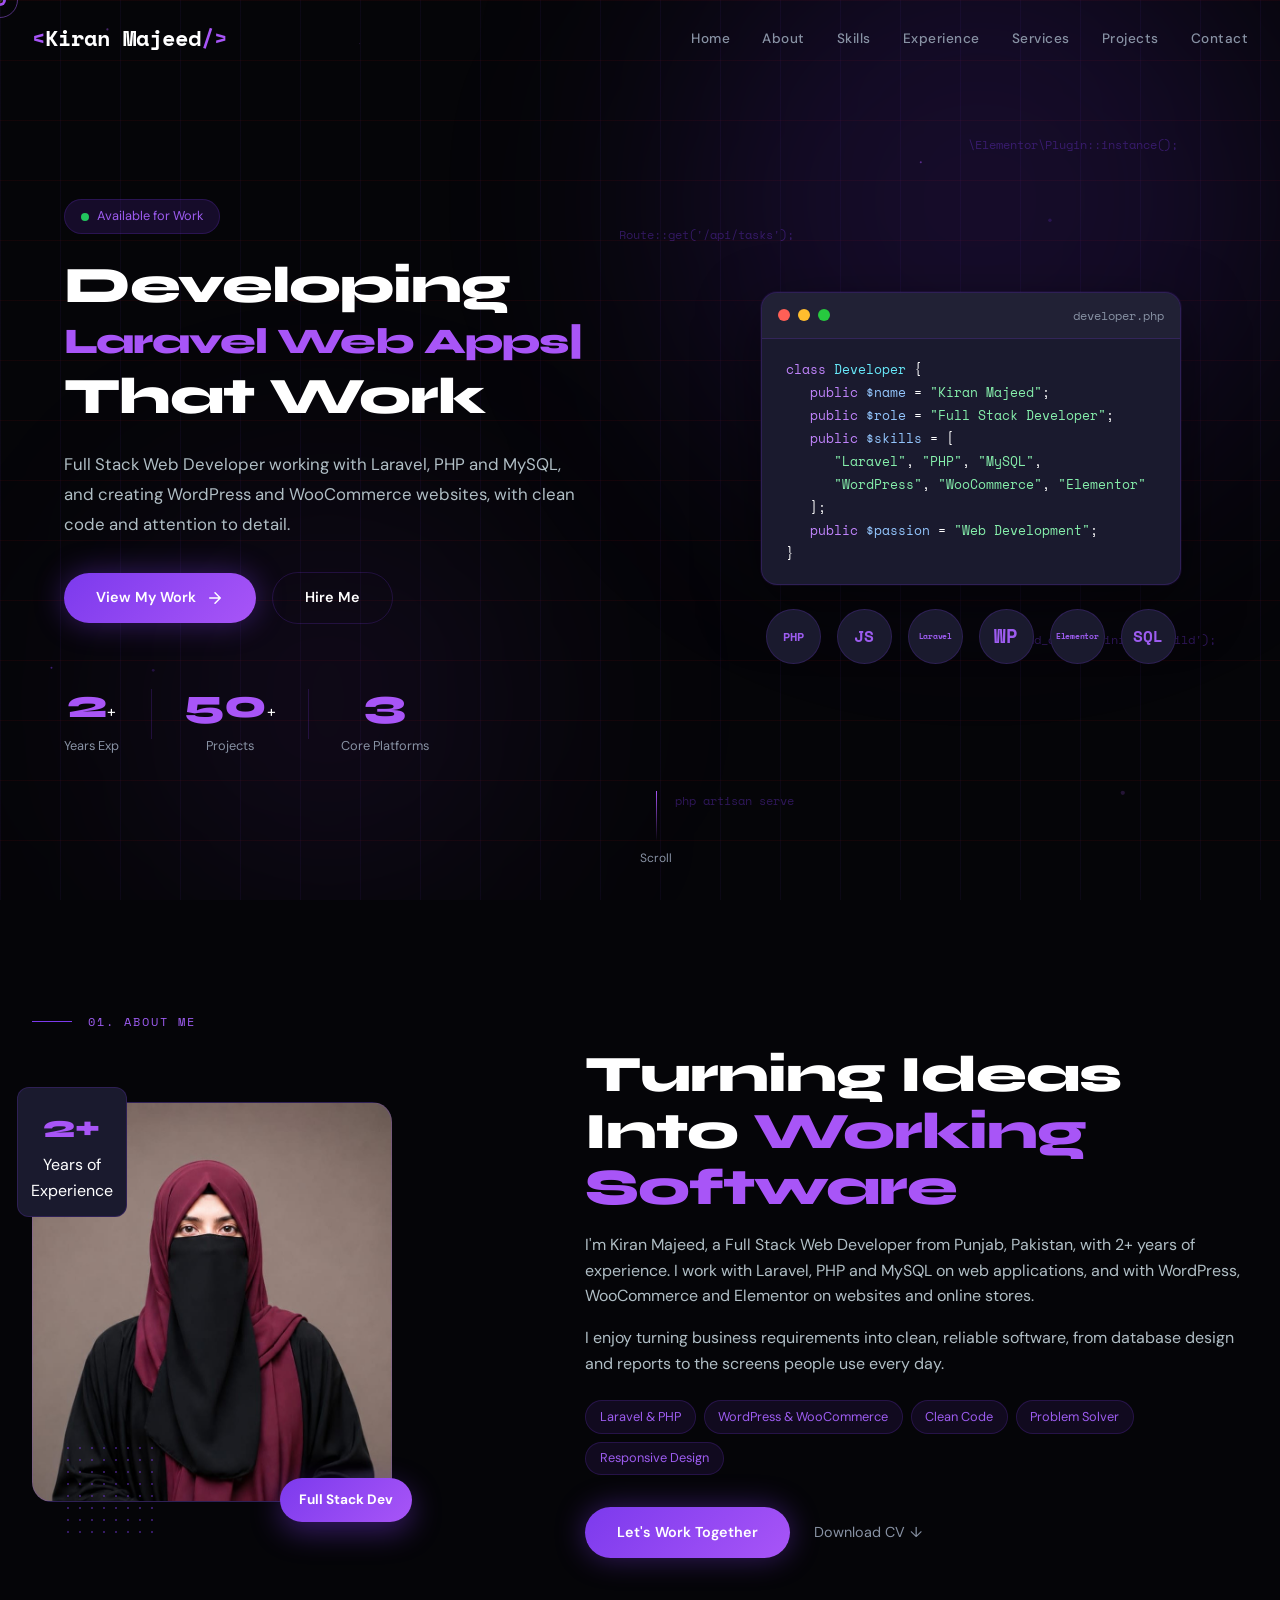
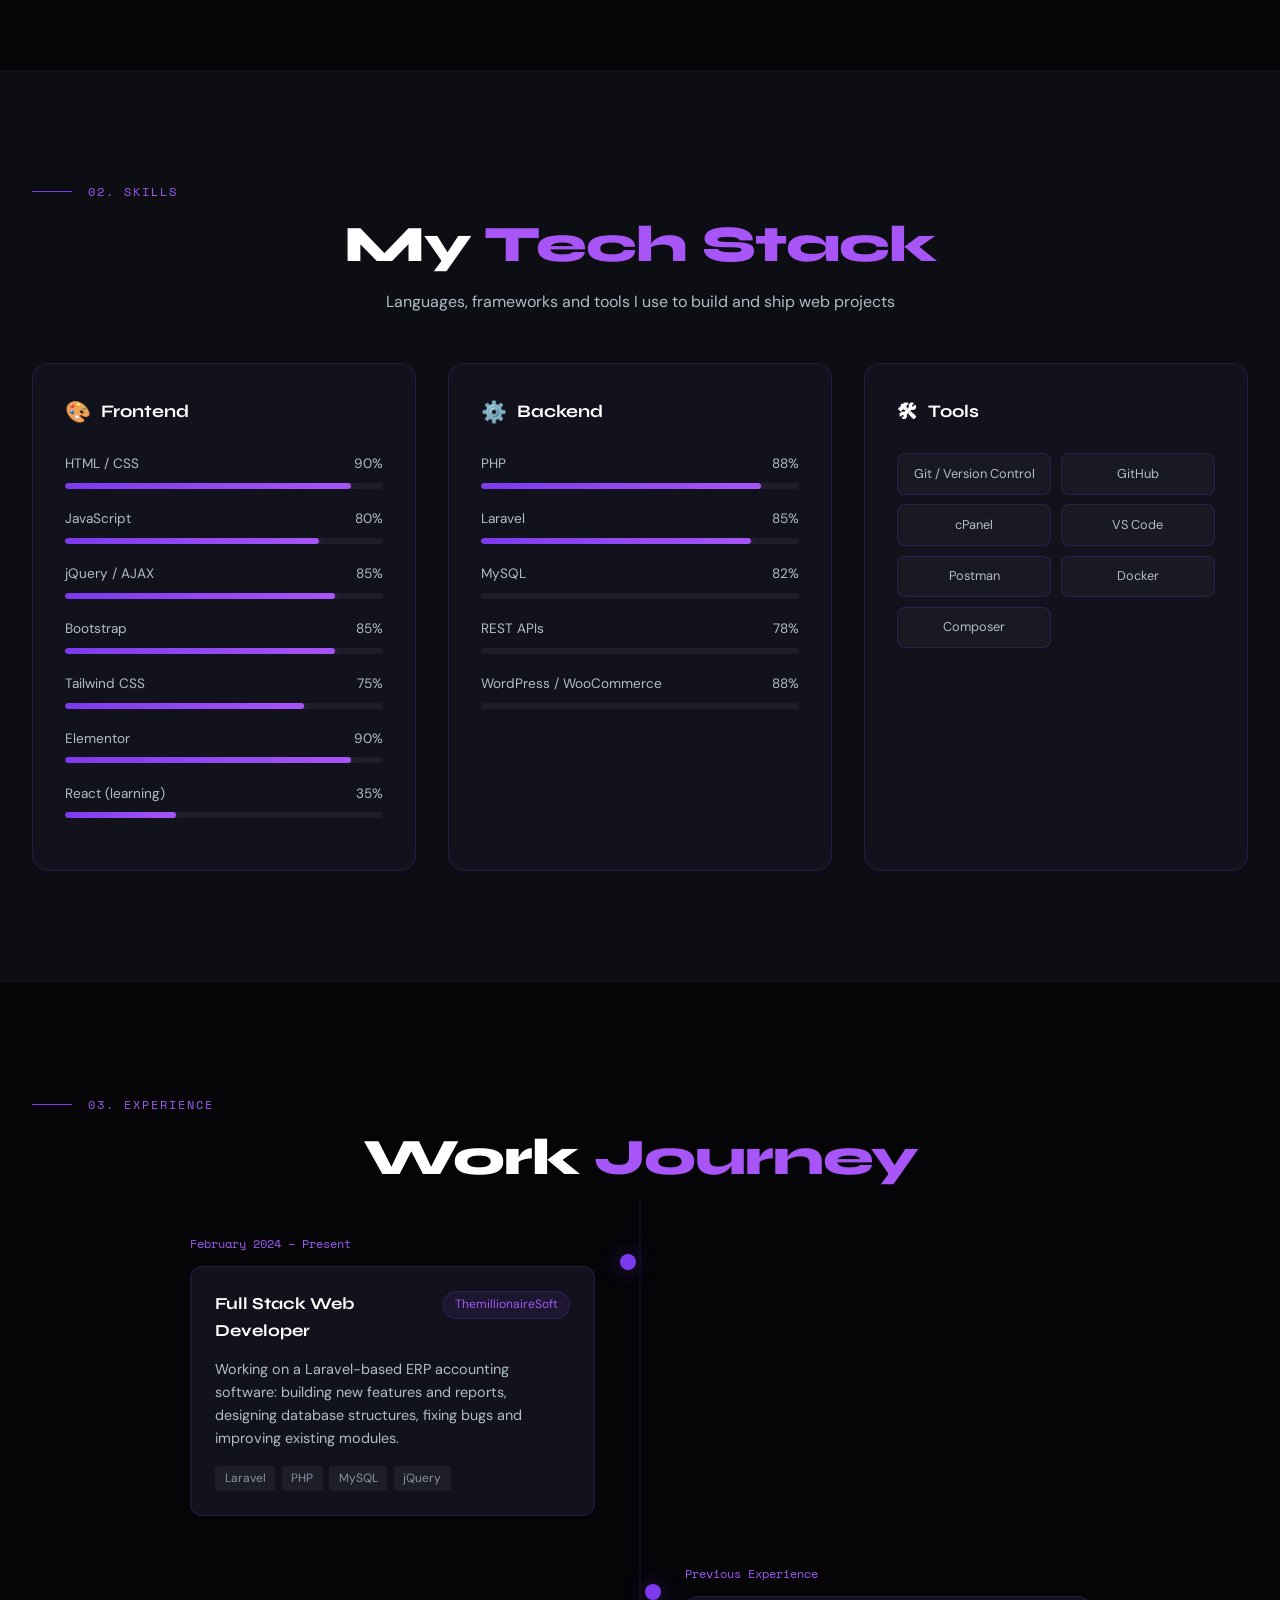
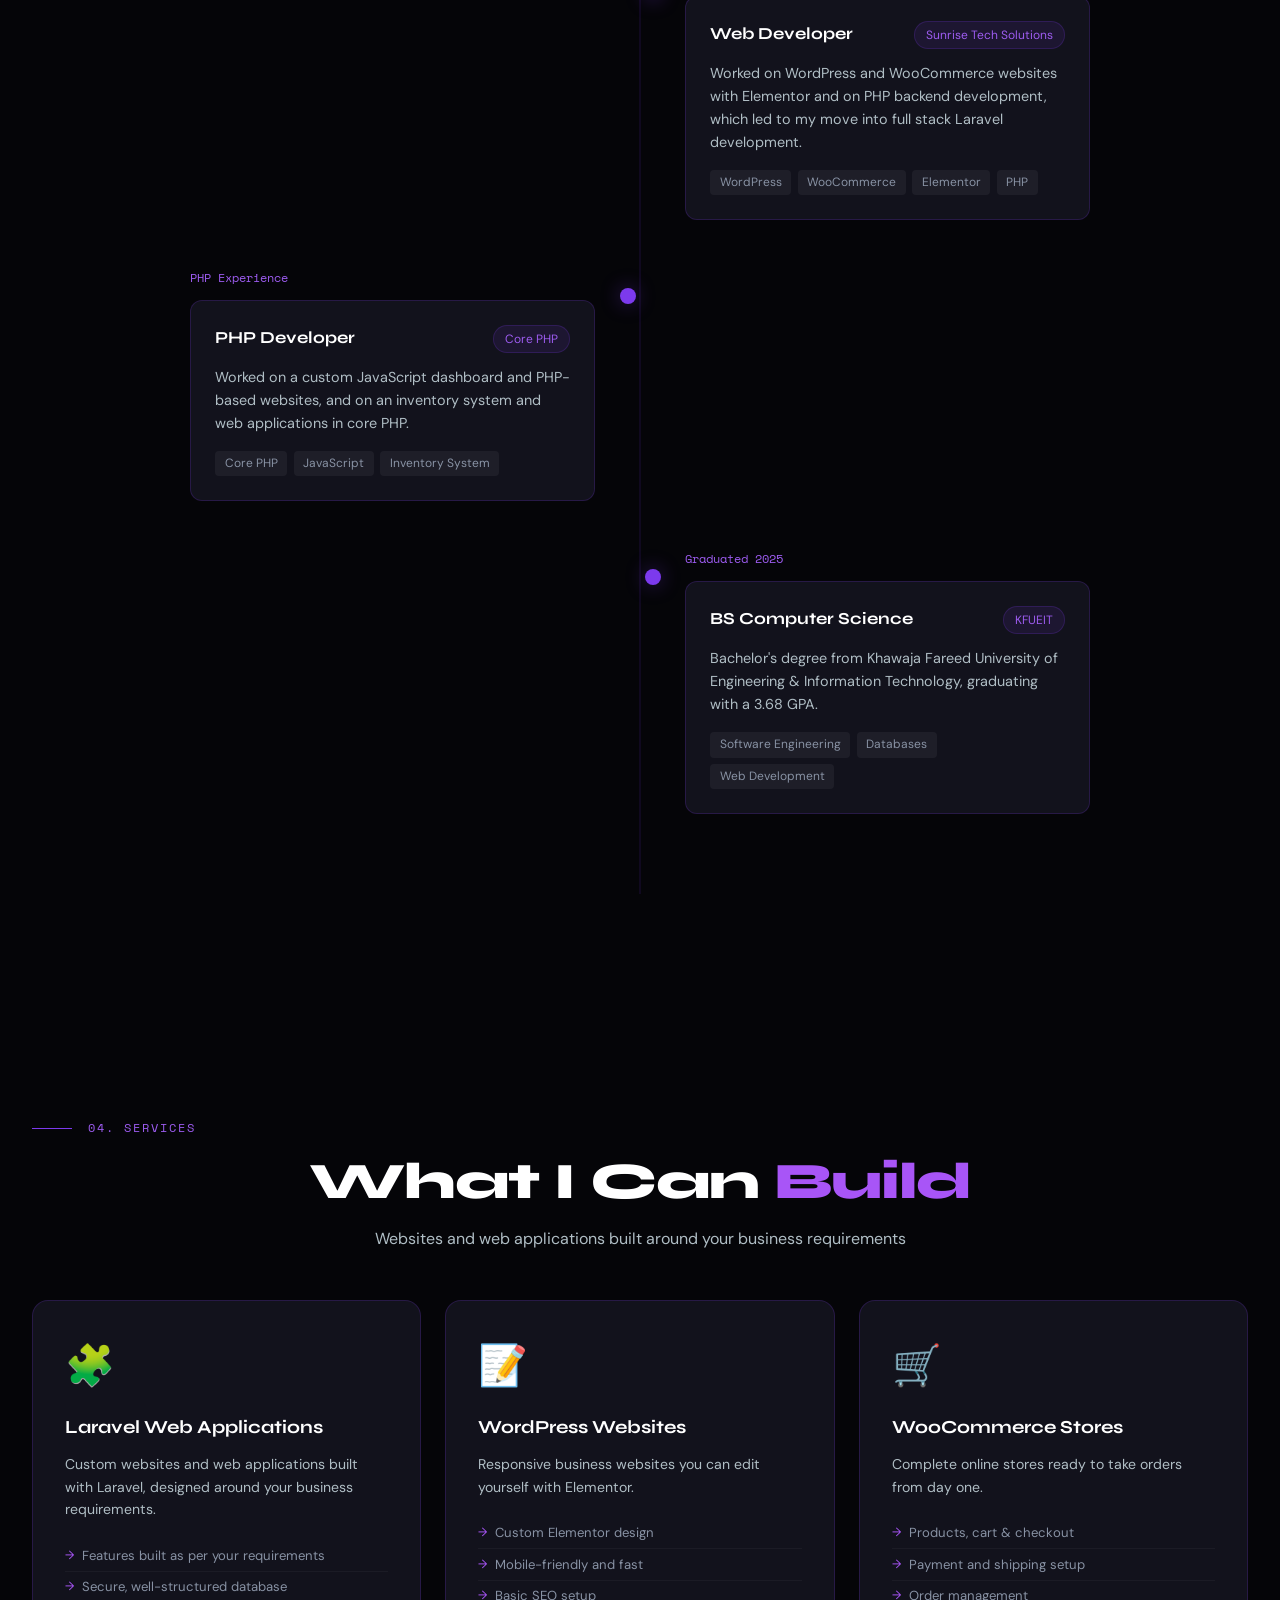
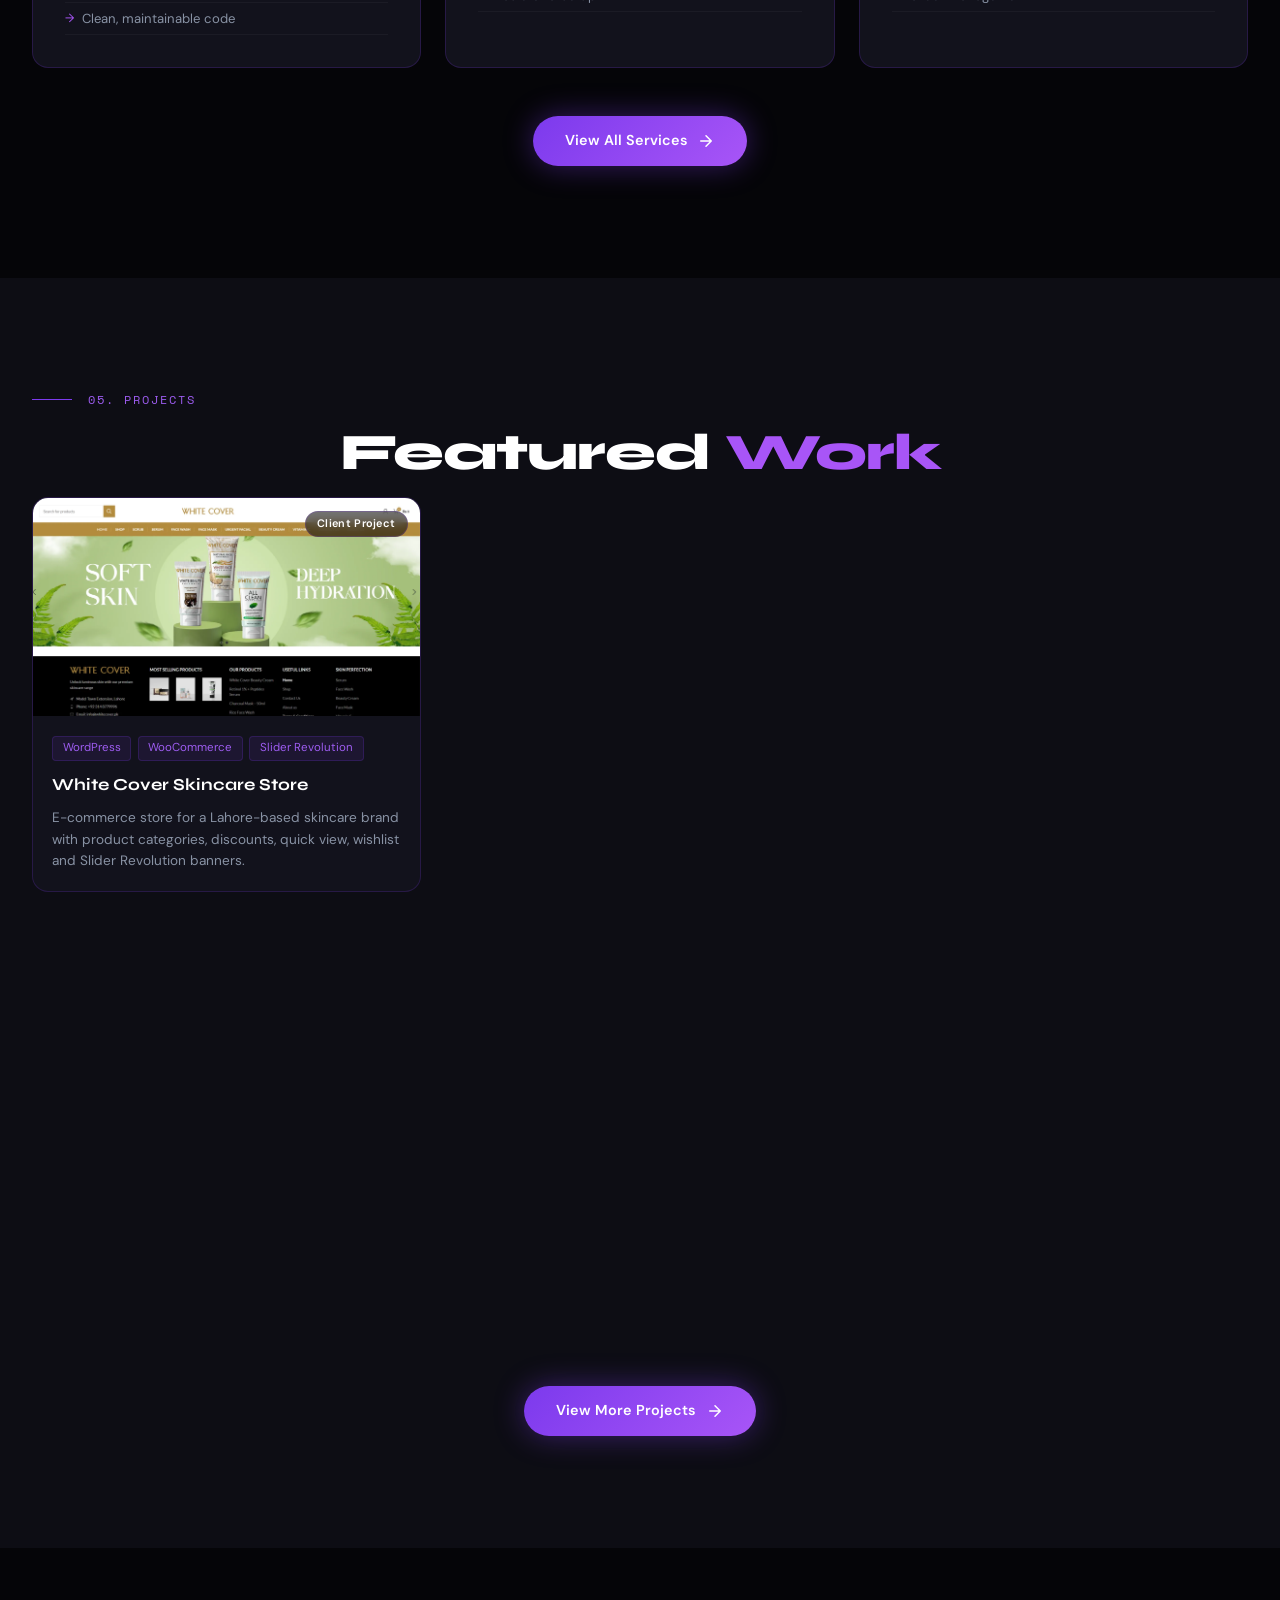
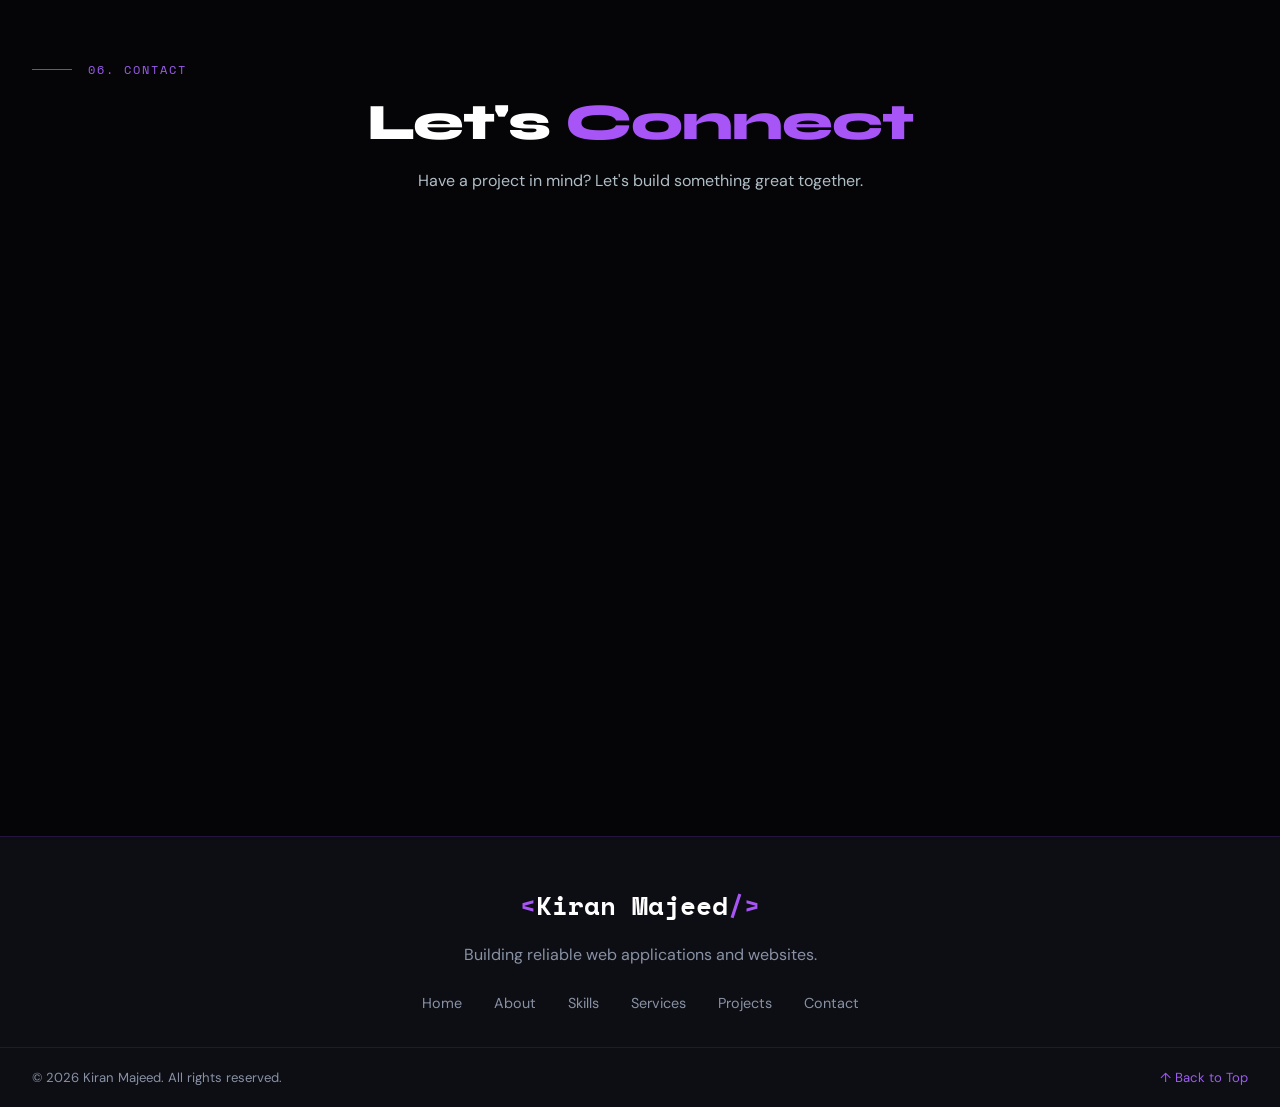
==== commit 50149503: "add some projects" ====
--- a/index.html
+++ b/index.html
@@ -700,7 +700,7 @@
           </div>
         </div>
         <div class="projects-cta">
-          <a href="coming-soon.html" class="btn btn-primary">
+          <a href="projects.html" class="btn btn-primary">
             <span>View More Projects</span>
             <svg viewBox="0 0 24 24"><path d="M5 12h14M12 5l7 7-7 7" /></svg>
           </a>
